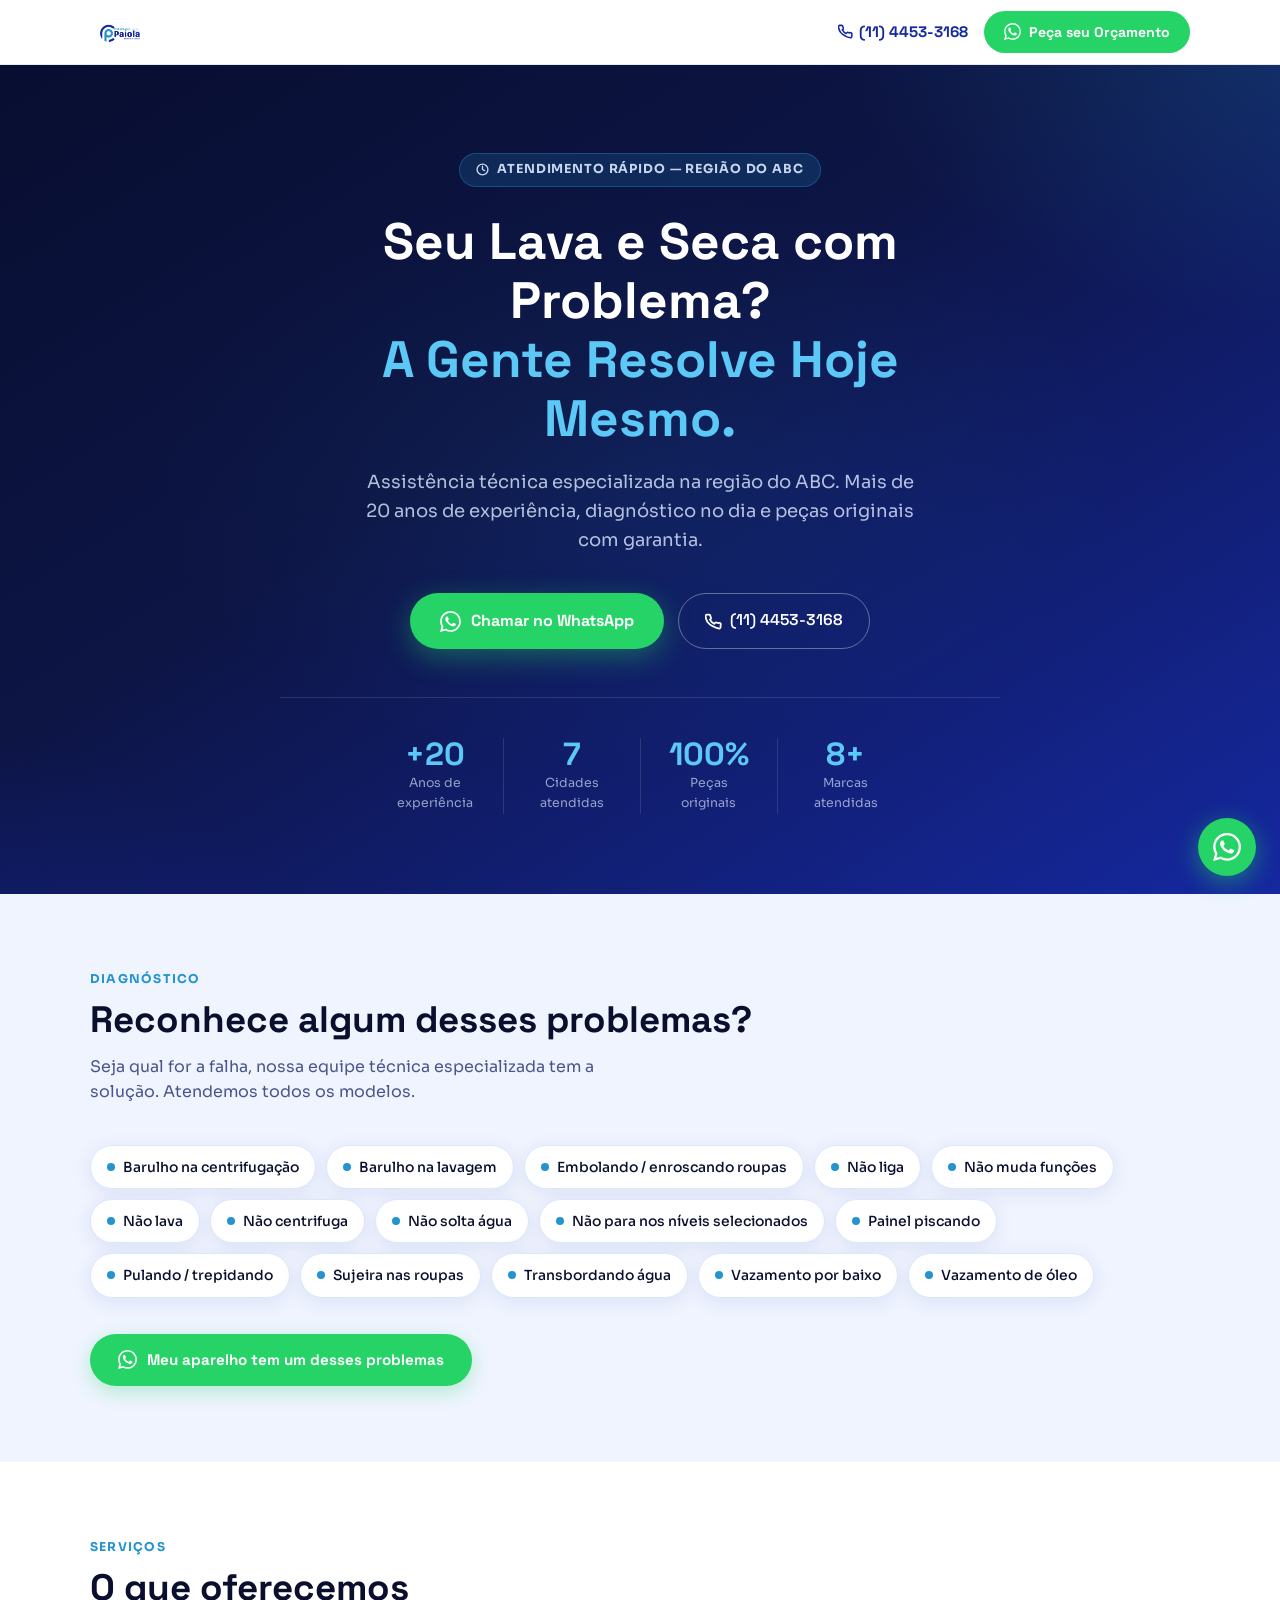
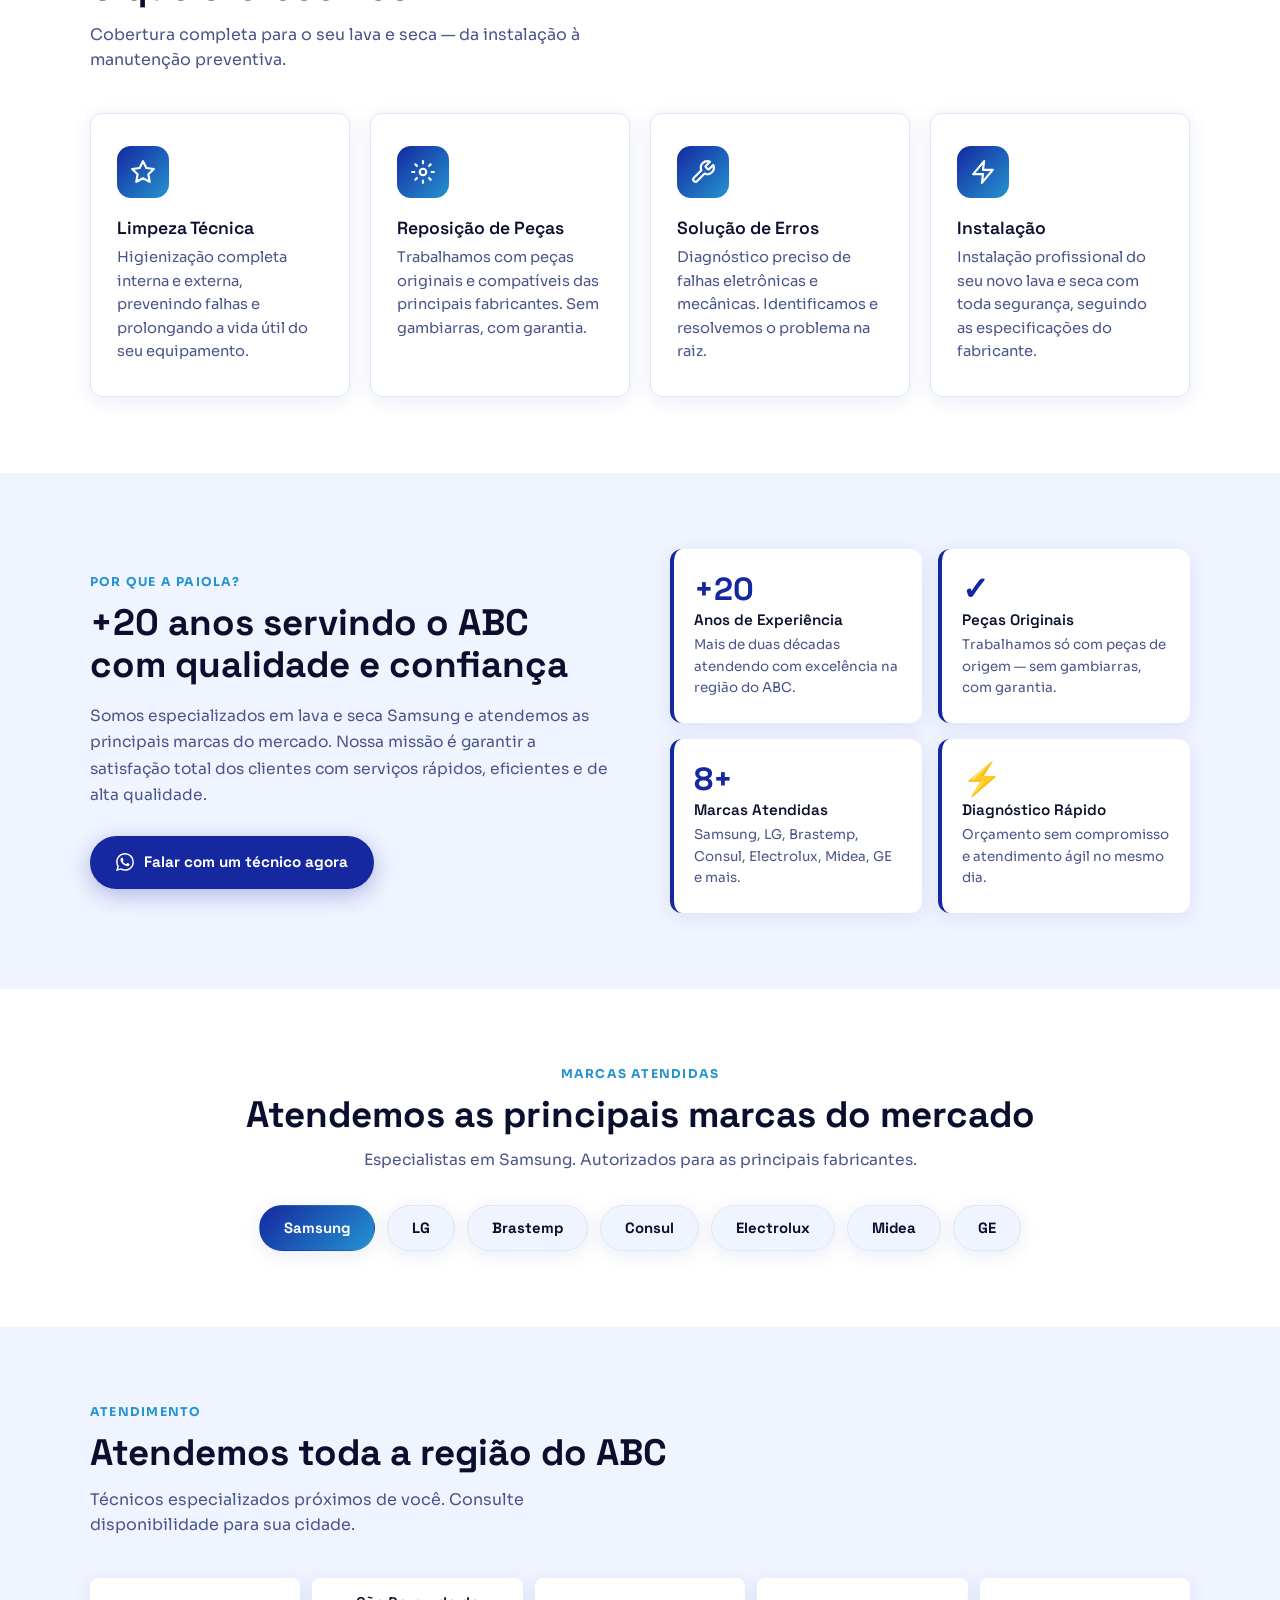
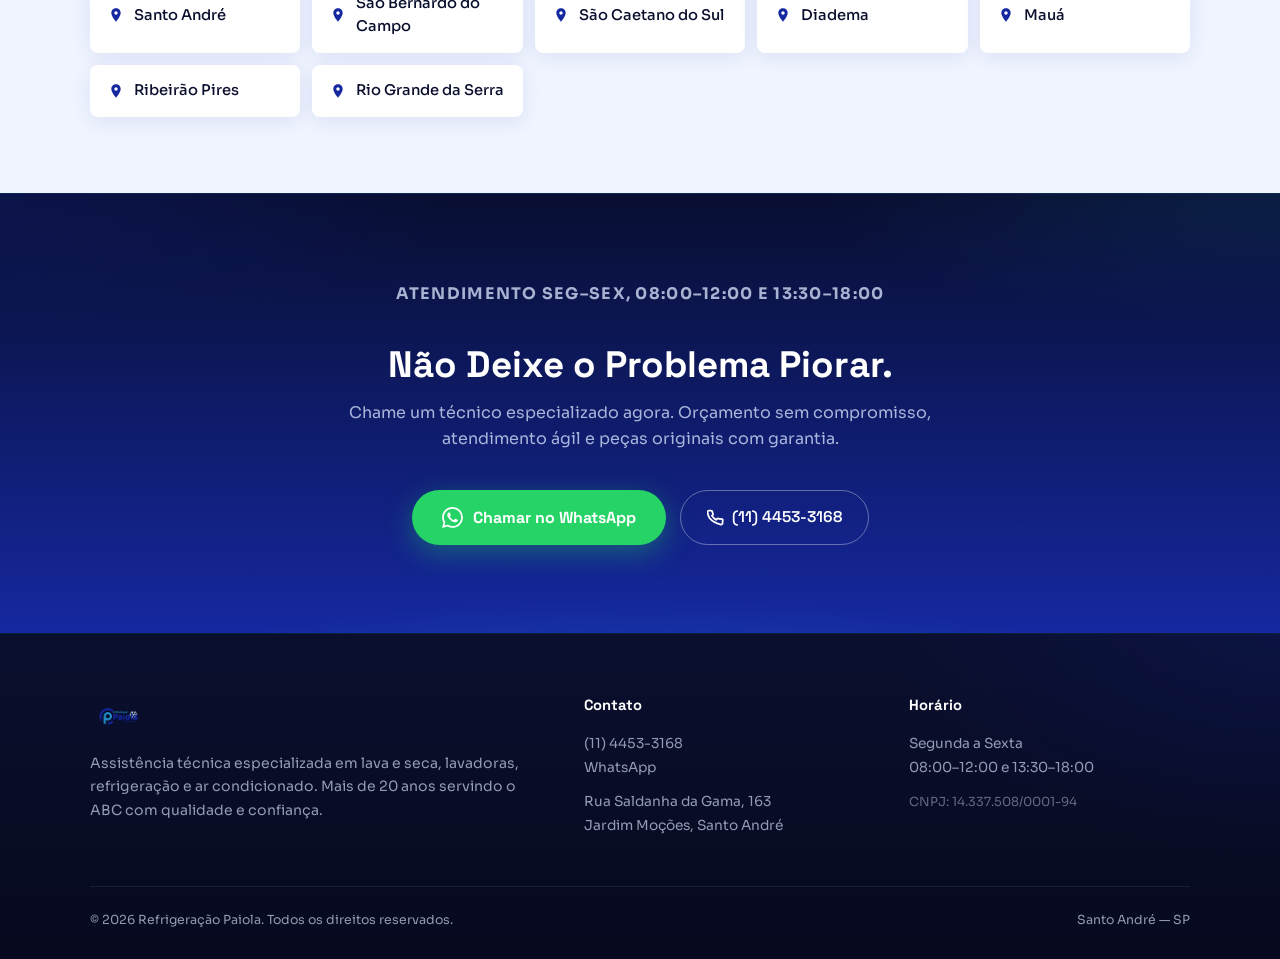
==== PáginaLava&Seca/index.html @ f5ed82a9 "feat: add LP Lava e Seca landing page Nova landing page de conversão para o serviço de lava e seca, " ====
<!DOCTYPE html>
<html lang="pt-BR">
<head>
  <meta charset="UTF-8" />
  <meta name="viewport" content="width=device-width, initial-scale=1.0" />
  <title>Conserto de Lava e Seca no ABC | Refrigeração Paiola | (11) 4453-3168</title>
  <meta name="description" content="Assistência técnica especializada em lava e seca em Santo André e região do ABC. Barulho, vazamento, não liga? Resolvemos hoje. +20 anos de experiência. Peças originais." />
  <link rel="icon" type="image/png" href="../screenshots/favicon2.png" />
  <link rel="preconnect" href="https://fonts.googleapis.com" />
  <link rel="preconnect" href="https://fonts.gstatic.com" crossorigin />
  <link href="https://fonts.googleapis.com/css2?family=Space+Grotesk:wght@400;500;600;700;800&family=Sora:wght@400;500;600&display=swap" rel="stylesheet" />

  <!-- Meta Pixel -->
  <script>
  !function(f,b,e,v,n,t,s){if(f.fbq)return;n=f.fbq=function(){n.callMethod?
  n.callMethod.apply(n,arguments):n.queue.push(arguments)};
  if(!f._fbq)f._fbq=n;n.push=n;n.loaded=!0;n.version='2.0';
  n.queue=[];t=b.createElement(e);t.async=!0;
  t.src=v;s=b.getElementsByTagName(e)[0];
  s.parentNode.insertBefore(t,s)}(window,document,'script',
  'https://connect.facebook.net/en_US/fbevents.js');
  fbq('init','1345987602618089');
  fbq('track','PageView');
  </script>

  <!-- Google Tag Manager -->
  <script>(function(w,d,s,l,i){w[l]=w[l]||[];w[l].push({'gtm.start':
  new Date().getTime(),event:'gtm.js'});var f=d.getElementsByTagName(s)[0],
  j=d.createElement(s),dl=l!='dataLayer'?'&l='+l:'';j.async=true;j.src=
  'https://www.googletagmanager.com/gtm.js?id='+i+dl;f.parentNode.insertBefore(j,f);
  })(window,document,'script','dataLayer','GTM-NXPMMRLK');</script>

  <!-- Google Ads -->
  <script async src="https://www.googletagmanager.com/gtag/js?id=AW-11385649539"></script>
  <script>
    window.dataLayer = window.dataLayer || [];
    function gtag(){dataLayer.push(arguments);}
    gtag('js', new Date());
    gtag('config', 'AW-11385649539');
  </script>

  <link rel="stylesheet" href="styles.css" />
</head>
<body>
  <!-- GTM noscript -->
  <noscript><iframe src="https://www.googletagmanager.com/ns.html?id=GTM-NXPMMRLK"
  height="0" width="0" style="display:none;visibility:hidden"></iframe></noscript>

  <!-- ══════════ HEADER ══════════ -->
  <header class="header">
    <div class="header-inner">
      <a href="#" aria-label="Refrigeração Paiola">
        <img class="brand-logo" src="../screenshots/logotipo fundo transparente PNG.png" alt="Refrigeração Paiola" />
      </a>
      <div class="header-contact">
        <a href="tel:551144533168" class="header-phone">
          <svg width="15" height="15" viewBox="0 0 24 24" fill="none" stroke="currentColor" stroke-width="2.5" stroke-linecap="round" stroke-linejoin="round"><path d="M22 16.92v3a2 2 0 01-2.18 2 19.79 19.79 0 01-8.63-3.07A19.5 19.5 0 013.79 13a19.79 19.79 0 01-3.07-8.67A2 2 0 012.7 2.18h3a2 2 0 012 1.72 12.84 12.84 0 00.7 2.81 2 2 0 01-.45 2.11L6.91 9.3a16 16 0 006 6l1.27-1.27a2 2 0 012.11-.45 12.84 12.84 0 002.81.7A2 2 0 0122 16.92z"/></svg>
          (11) 4453-3168
        </a>
        <a href="https://wa.me/551144533168?text=Ol%C3%A1!%20Preciso%20de%20assist%C3%AAncia%20t%C3%A9cnica%20para%20meu%20lava%20e%20seca." target="_blank" rel="noopener" class="btn-wa">
          <svg width="17" height="17" viewBox="0 0 24 24" fill="currentColor"><path d="M17.472 14.382c-.297-.149-1.758-.867-2.03-.967-.273-.099-.471-.148-.67.15-.197.297-.767.966-.94 1.164-.173.199-.347.223-.644.075-.297-.15-1.255-.463-2.39-1.475-.883-.788-1.48-1.761-1.653-2.059-.173-.297-.018-.458.13-.606.134-.133.298-.347.446-.52.149-.174.198-.298.298-.497.099-.198.05-.371-.025-.52-.075-.149-.669-1.612-.916-2.207-.242-.579-.487-.5-.669-.51-.173-.008-.371-.01-.57-.01-.198 0-.52.074-.792.372-.272.297-1.04 1.016-1.04 2.479 0 1.462 1.065 2.875 1.213 3.074.149.198 2.096 3.2 5.077 4.487.709.306 1.262.489 1.694.625.712.227 1.36.195 1.871.118.571-.085 1.758-.719 2.006-1.413.248-.694.248-1.289.173-1.413-.074-.124-.272-.198-.57-.347m-5.421 7.403h-.004a9.87 9.87 0 01-5.031-1.378l-.361-.214-3.741.982.998-3.648-.235-.374a9.86 9.86 0 01-1.51-5.26c.001-5.45 4.436-9.884 9.888-9.884 2.64 0 5.122 1.03 6.988 2.898a9.825 9.825 0 012.893 6.994c-.003 5.45-4.437 9.884-9.885 9.884m8.413-18.297A11.815 11.815 0 0012.05 0C5.495 0 .16 5.335.157 11.892c0 2.096.547 4.142 1.588 5.945L.057 24l6.305-1.654a11.882 11.882 0 005.683 1.448h.005c6.554 0 11.89-5.335 11.893-11.893a11.821 11.821 0 00-3.48-8.413z"/></svg>
          Peça seu Orçamento
        </a>
      </div>
    </div>
  </header>

  <!-- ══════════ HERO ══════════ -->
  <section class="hero">
    <div class="hero-inner">
      <div class="hero-badge">
        <svg width="13" height="13" viewBox="0 0 24 24" fill="none" stroke="currentColor" stroke-width="2.5" stroke-linecap="round" stroke-linejoin="round"><circle cx="12" cy="12" r="10"/><polyline points="12 6 12 12 16 14"/></svg>
        Atendimento Rápido — Região do ABC
      </div>

      <h1>Seu Lava e Seca com Problema?<br /><em>A Gente Resolve Hoje Mesmo.</em></h1>
      <p class="hero-sub">Assistência técnica especializada na região do ABC. Mais de 20 anos de experiência, diagnóstico no dia e peças originais com garantia.</p>

      <div class="hero-actions">
        <a href="https://wa.me/551144533168?text=Ol%C3%A1!%20Preciso%20de%20assist%C3%AAncia%20t%C3%A9cnica%20para%20meu%20lava%20e%20seca." target="_blank" rel="noopener" class="btn-hero-wa">
          <svg width="21" height="21" viewBox="0 0 24 24" fill="currentColor"><path d="M17.472 14.382c-.297-.149-1.758-.867-2.03-.967-.273-.099-.471-.148-.67.15-.197.297-.767.966-.94 1.164-.173.199-.347.223-.644.075-.297-.15-1.255-.463-2.39-1.475-.883-.788-1.48-1.761-1.653-2.059-.173-.297-.018-.458.13-.606.134-.133.298-.347.446-.52.149-.174.198-.298.298-.497.099-.198.05-.371-.025-.52-.075-.149-.669-1.612-.916-2.207-.242-.579-.487-.5-.669-.51-.173-.008-.371-.01-.57-.01-.198 0-.52.074-.792.372-.272.297-1.04 1.016-1.04 2.479 0 1.462 1.065 2.875 1.213 3.074.149.198 2.096 3.2 5.077 4.487.709.306 1.262.489 1.694.625.712.227 1.36.195 1.871.118.571-.085 1.758-.719 2.006-1.413.248-.694.248-1.289.173-1.413-.074-.124-.272-.198-.57-.347m-5.421 7.403h-.004a9.87 9.87 0 01-5.031-1.378l-.361-.214-3.741.982.998-3.648-.235-.374a9.86 9.86 0 01-1.51-5.26c.001-5.45 4.436-9.884 9.888-9.884 2.64 0 5.122 1.03 6.988 2.898a9.825 9.825 0 012.893 6.994c-.003 5.45-4.437 9.884-9.885 9.884m8.413-18.297A11.815 11.815 0 0012.05 0C5.495 0 .16 5.335.157 11.892c0 2.096.547 4.142 1.588 5.945L.057 24l6.305-1.654a11.882 11.882 0 005.683 1.448h.005c6.554 0 11.89-5.335 11.893-11.893a11.821 11.821 0 00-3.48-8.413z"/></svg>
          Chamar no WhatsApp
        </a>
        <a href="tel:551144533168" class="btn-hero-phone">
          <svg width="17" height="17" viewBox="0 0 24 24" fill="none" stroke="currentColor" stroke-width="2.5" stroke-linecap="round" stroke-linejoin="round"><path d="M22 16.92v3a2 2 0 01-2.18 2 19.79 19.79 0 01-8.63-3.07A19.5 19.5 0 013.79 13a19.79 19.79 0 01-3.07-8.67A2 2 0 012.7 2.18h3a2 2 0 012 1.72 12.84 12.84 0 00.7 2.81 2 2 0 01-.45 2.11L6.91 9.3a16 16 0 006 6l1.27-1.27a2 2 0 012.11-.45 12.84 12.84 0 002.81.7A2 2 0 0122 16.92z"/></svg>
          (11) 4453-3168
        </a>
      </div>

      <div class="hero-trust">
        <div class="trust-item">
          <span class="trust-number">+20</span>
          <span class="trust-label">Anos de experiência</span>
        </div>
        <div class="trust-item">
          <span class="trust-number">7</span>
          <span class="trust-label">Cidades atendidas</span>
        </div>
        <div class="trust-item">
          <span class="trust-number">100%</span>
          <span class="trust-label">Peças originais</span>
        </div>
        <div class="trust-item">
          <span class="trust-number">8+</span>
          <span class="trust-label">Marcas atendidas</span>
        </div>
      </div>
    </div>
  </section>

  <!-- ══════════ PROBLEMAS ══════════ -->
  <section class="section problems">
    <div class="section-inner">
      <p class="section-label">Diagnóstico</p>
      <h2 class="section-title">Reconhece algum desses problemas?</h2>
      <p class="section-sub">Seja qual for a falha, nossa equipe técnica especializada tem a solução. Atendemos todos os modelos.</p>
      <div class="problems-grid">
        <span class="problem-chip fade-in"><span class="problem-dot"></span>Barulho na centrifugação</span>
        <span class="problem-chip fade-in"><span class="problem-dot"></span>Barulho na lavagem</span>
        <span class="problem-chip fade-in"><span class="problem-dot"></span>Embolando / enroscando roupas</span>
        <span class="problem-chip fade-in"><span class="problem-dot"></span>Não liga</span>
        <span class="problem-chip fade-in"><span class="problem-dot"></span>Não muda funções</span>
        <span class="problem-chip fade-in"><span class="problem-dot"></span>Não lava</span>
        <span class="problem-chip fade-in"><span class="problem-dot"></span>Não centrifuga</span>
        <span class="problem-chip fade-in"><span class="problem-dot"></span>Não solta água</span>
        <span class="problem-chip fade-in"><span class="problem-dot"></span>Não para nos níveis selecionados</span>
        <span class="problem-chip fade-in"><span class="problem-dot"></span>Painel piscando</span>
        <span class="problem-chip fade-in"><span class="problem-dot"></span>Pulando / trepidando</span>
        <span class="problem-chip fade-in"><span class="problem-dot"></span>Sujeira nas roupas</span>
        <span class="problem-chip fade-in"><span class="problem-dot"></span>Transbordando água</span>
        <span class="problem-chip fade-in"><span class="problem-dot"></span>Vazamento por baixo</span>
        <span class="problem-chip fade-in"><span class="problem-dot"></span>Vazamento de óleo</span>
      </div>
      <div class="problems-cta">
        <a href="https://wa.me/551144533168?text=Ol%C3%A1!%20Preciso%20de%20assist%C3%AAncia%20t%C3%A9cnica%20para%20meu%20lava%20e%20seca." target="_blank" rel="noopener" class="btn-problems-wa">
          <svg width="19" height="19" viewBox="0 0 24 24" fill="currentColor"><path d="M17.472 14.382c-.297-.149-1.758-.867-2.03-.967-.273-.099-.471-.148-.67.15-.197.297-.767.966-.94 1.164-.173.199-.347.223-.644.075-.297-.15-1.255-.463-2.39-1.475-.883-.788-1.48-1.761-1.653-2.059-.173-.297-.018-.458.13-.606.134-.133.298-.347.446-.52.149-.174.198-.298.298-.497.099-.198.05-.371-.025-.52-.075-.149-.669-1.612-.916-2.207-.242-.579-.487-.5-.669-.51-.173-.008-.371-.01-.57-.01-.198 0-.52.074-.792.372-.272.297-1.04 1.016-1.04 2.479 0 1.462 1.065 2.875 1.213 3.074.149.198 2.096 3.2 5.077 4.487.709.306 1.262.489 1.694.625.712.227 1.36.195 1.871.118.571-.085 1.758-.719 2.006-1.413.248-.694.248-1.289.173-1.413-.074-.124-.272-.198-.57-.347m-5.421 7.403h-.004a9.87 9.87 0 01-5.031-1.378l-.361-.214-3.741.982.998-3.648-.235-.374a9.86 9.86 0 01-1.51-5.26c.001-5.45 4.436-9.884 9.888-9.884 2.64 0 5.122 1.03 6.988 2.898a9.825 9.825 0 012.893 6.994c-.003 5.45-4.437 9.884-9.885 9.884m8.413-18.297A11.815 11.815 0 0012.05 0C5.495 0 .16 5.335.157 11.892c0 2.096.547 4.142 1.588 5.945L.057 24l6.305-1.654a11.882 11.882 0 005.683 1.448h.005c6.554 0 11.89-5.335 11.893-11.893a11.821 11.821 0 00-3.48-8.413z"/></svg>
          Meu aparelho tem um desses problemas
        </a>
      </div>
    </div>
  </section>

  <!-- ══════════ SERVIÇOS ══════════ -->
  <section class="section services">
    <div class="section-inner">
      <p class="section-label">Serviços</p>
      <h2 class="section-title">O que oferecemos</h2>
      <p class="section-sub">Cobertura completa para o seu lava e seca — da instalação à manutenção preventiva.</p>
      <div class="services-grid">
        <div class="service-card fade-in">
          <div class="service-icon">
            <svg width="26" height="26" viewBox="0 0 24 24" fill="none" stroke="white" stroke-width="2" stroke-linecap="round" stroke-linejoin="round"><polygon points="12 2 15.09 8.26 22 9.27 17 14.14 18.18 21.02 12 17.77 5.82 21.02 7 14.14 2 9.27 8.91 8.26 12 2"/></svg>
          </div>
          <h3>Limpeza Técnica</h3>
          <p>Higienização completa interna e externa, prevenindo falhas e prolongando a vida útil do seu equipamento.</p>
        </div>
        <div class="service-card fade-in">
          <div class="service-icon">
            <svg width="26" height="26" viewBox="0 0 24 24" fill="none" stroke="white" stroke-width="2" stroke-linecap="round" stroke-linejoin="round"><circle cx="12" cy="12" r="3"/><path d="M19.07 4.93l-1.41 1.41M4.93 19.07l1.41-1.41M19.07 19.07l-1.41-1.41M4.93 4.93l1.41 1.41"/><line x1="12" y1="2" x2="12" y2="4"/><line x1="12" y1="20" x2="12" y2="22"/><line x1="2" y1="12" x2="4" y2="12"/><line x1="20" y1="12" x2="22" y2="12"/></svg>
          </div>
          <h3>Reposição de Peças</h3>
          <p>Trabalhamos com peças originais e compatíveis das principais fabricantes. Sem gambiarras, com garantia.</p>
        </div>
        <div class="service-card fade-in">
          <div class="service-icon">
            <svg width="26" height="26" viewBox="0 0 24 24" fill="none" stroke="white" stroke-width="2" stroke-linecap="round" stroke-linejoin="round"><path d="M14.7 6.3a1 1 0 000 1.4l1.6 1.6a1 1 0 001.4 0l3.77-3.77a6 6 0 01-7.94 7.94l-6.91 6.91a2.12 2.12 0 01-3-3l6.91-6.91a6 6 0 017.94-7.94l-3.76 3.76z"/></svg>
          </div>
          <h3>Solução de Erros</h3>
          <p>Diagnóstico preciso de falhas eletrônicas e mecânicas. Identificamos e resolvemos o problema na raiz.</p>
        </div>
        <div class="service-card fade-in">
          <div class="service-icon">
            <svg width="26" height="26" viewBox="0 0 24 24" fill="none" stroke="white" stroke-width="2" stroke-linecap="round" stroke-linejoin="round"><polygon points="13 2 3 14 12 14 11 22 21 10 12 10 13 2"/></svg>
          </div>
          <h3>Instalação</h3>
          <p>Instalação profissional do seu novo lava e seca com toda segurança, seguindo as especificações do fabricante.</p>
        </div>
      </div>
    </div>
  </section>

  <!-- ══════════ POR QUE A PAIOLA ══════════ -->
  <section class="section why-us">
    <div class="section-inner why-us-inner">
      <div class="why-us-text">
        <p class="section-label">Por que a Paiola?</p>
        <h2 class="section-title">+20 anos servindo o ABC com qualidade e confiança</h2>
        <p class="why-us-desc">Somos especializados em lava e seca Samsung e atendemos as principais marcas do mercado. Nossa missão é garantir a satisfação total dos clientes com serviços rápidos, eficientes e de alta qualidade.</p>
        <a href="https://wa.me/551144533168?text=Ol%C3%A1!%20Preciso%20de%20assist%C3%AAncia%20t%C3%A9cnica%20para%20meu%20lava%20e%20seca." target="_blank" rel="noopener" class="btn-why-wa">
          <svg width="18" height="18" viewBox="0 0 24 24" fill="currentColor"><path d="M17.472 14.382c-.297-.149-1.758-.867-2.03-.967-.273-.099-.471-.148-.67.15-.197.297-.767.966-.94 1.164-.173.199-.347.223-.644.075-.297-.15-1.255-.463-2.39-1.475-.883-.788-1.48-1.761-1.653-2.059-.173-.297-.018-.458.13-.606.134-.133.298-.347.446-.52.149-.174.198-.298.298-.497.099-.198.05-.371-.025-.52-.075-.149-.669-1.612-.916-2.207-.242-.579-.487-.5-.669-.51-.173-.008-.371-.01-.57-.01-.198 0-.52.074-.792.372-.272.297-1.04 1.016-1.04 2.479 0 1.462 1.065 2.875 1.213 3.074.149.198 2.096 3.2 5.077 4.487.709.306 1.262.489 1.694.625.712.227 1.36.195 1.871.118.571-.085 1.758-.719 2.006-1.413.248-.694.248-1.289.173-1.413-.074-.124-.272-.198-.57-.347m-5.421 7.403h-.004a9.87 9.87 0 01-5.031-1.378l-.361-.214-3.741.982.998-3.648-.235-.374a9.86 9.86 0 01-1.51-5.26c.001-5.45 4.436-9.884 9.888-9.884 2.64 0 5.122 1.03 6.988 2.898a9.825 9.825 0 012.893 6.994c-.003 5.45-4.437 9.884-9.885 9.884m8.413-18.297A11.815 11.815 0 0012.05 0C5.495 0 .16 5.335.157 11.892c0 2.096.547 4.142 1.588 5.945L.057 24l6.305-1.654a11.882 11.882 0 005.683 1.448h.005c6.554 0 11.89-5.335 11.893-11.893a11.821 11.821 0 00-3.48-8.413z"/></svg>
          Falar com um técnico agora
        </a>
      </div>
      <div class="pillars-grid">
        <div class="pillar fade-in">
          <div class="pillar-num">+20</div>
          <h3>Anos de Experiência</h3>
          <p>Mais de duas décadas atendendo com excelência na região do ABC.</p>
        </div>
        <div class="pillar fade-in">
          <div class="pillar-num">✓</div>
          <h3>Peças Originais</h3>
          <p>Trabalhamos só com peças de origem — sem gambiarras, com garantia.</p>
        </div>
        <div class="pillar fade-in">
          <div class="pillar-num">8+</div>
          <h3>Marcas Atendidas</h3>
          <p>Samsung, LG, Brastemp, Consul, Electrolux, Midea, GE e mais.</p>
        </div>
        <div class="pillar fade-in">
          <div class="pillar-num">⚡</div>
          <h3>Diagnóstico Rápido</h3>
          <p>Orçamento sem compromisso e atendimento ágil no mesmo dia.</p>
        </div>
      </div>
    </div>
  </section>

  <!-- ══════════ MARCAS ══════════ -->
  <section class="section brands">
    <div class="section-inner">
      <p class="section-label">Marcas Atendidas</p>
      <h2 class="section-title">Atendemos as principais marcas do mercado</h2>
      <p class="brands-subtitle">Especialistas em Samsung. Autorizados para as principais fabricantes.</p>
      <div class="brands-list">
        <span class="brand-pill highlight fade-in">Samsung</span>
        <span class="brand-pill fade-in">LG</span>
        <span class="brand-pill fade-in">Brastemp</span>
        <span class="brand-pill fade-in">Consul</span>
        <span class="brand-pill fade-in">Electrolux</span>
        <span class="brand-pill fade-in">Midea</span>
        <span class="brand-pill fade-in">GE</span>
      </div>
    </div>
  </section>

  <!-- ══════════ COBERTURA ══════════ -->
  <section class="section coverage">
    <div class="section-inner">
      <p class="section-label">Atendimento</p>
      <h2 class="section-title">Atendemos toda a região do ABC</h2>
      <p class="section-sub">Técnicos especializados próximos de você. Consulte disponibilidade para sua cidade.</p>
      <div class="cities-grid">
        <div class="city-item fade-in">
          <svg class="city-pin" width="16" height="16" viewBox="0 0 24 24" fill="currentColor"><path d="M12 2C8.13 2 5 5.13 5 9c0 5.25 7 13 7 13s7-7.75 7-13c0-3.87-3.13-7-7-7zm0 9.5c-1.38 0-2.5-1.12-2.5-2.5s1.12-2.5 2.5-2.5 2.5 1.12 2.5 2.5-1.12 2.5-2.5 2.5z"/></svg>
          Santo André
        </div>
        <div class="city-item fade-in">
          <svg class="city-pin" width="16" height="16" viewBox="0 0 24 24" fill="currentColor"><path d="M12 2C8.13 2 5 5.13 5 9c0 5.25 7 13 7 13s7-7.75 7-13c0-3.87-3.13-7-7-7zm0 9.5c-1.38 0-2.5-1.12-2.5-2.5s1.12-2.5 2.5-2.5 2.5 1.12 2.5 2.5-1.12 2.5-2.5 2.5z"/></svg>
          São Bernardo do Campo
        </div>
        <div class="city-item fade-in">
          <svg class="city-pin" width="16" height="16" viewBox="0 0 24 24" fill="currentColor"><path d="M12 2C8.13 2 5 5.13 5 9c0 5.25 7 13 7 13s7-7.75 7-13c0-3.87-3.13-7-7-7zm0 9.5c-1.38 0-2.5-1.12-2.5-2.5s1.12-2.5 2.5-2.5 2.5 1.12 2.5 2.5-1.12 2.5-2.5 2.5z"/></svg>
          São Caetano do Sul
        </div>
        <div class="city-item fade-in">
          <svg class="city-pin" width="16" height="16" viewBox="0 0 24 24" fill="currentColor"><path d="M12 2C8.13 2 5 5.13 5 9c0 5.25 7 13 7 13s7-7.75 7-13c0-3.87-3.13-7-7-7zm0 9.5c-1.38 0-2.5-1.12-2.5-2.5s1.12-2.5 2.5-2.5 2.5 1.12 2.5 2.5-1.12 2.5-2.5 2.5z"/></svg>
          Diadema
        </div>
        <div class="city-item fade-in">
          <svg class="city-pin" width="16" height="16" viewBox="0 0 24 24" fill="currentColor"><path d="M12 2C8.13 2 5 5.13 5 9c0 5.25 7 13 7 13s7-7.75 7-13c0-3.87-3.13-7-7-7zm0 9.5c-1.38 0-2.5-1.12-2.5-2.5s1.12-2.5 2.5-2.5 2.5 1.12 2.5 2.5-1.12 2.5-2.5 2.5z"/></svg>
          Mauá
        </div>
        <div class="city-item fade-in">
          <svg class="city-pin" width="16" height="16" viewBox="0 0 24 24" fill="currentColor"><path d="M12 2C8.13 2 5 5.13 5 9c0 5.25 7 13 7 13s7-7.75 7-13c0-3.87-3.13-7-7-7zm0 9.5c-1.38 0-2.5-1.12-2.5-2.5s1.12-2.5 2.5-2.5 2.5 1.12 2.5 2.5-1.12 2.5-2.5 2.5z"/></svg>
          Ribeirão Pires
        </div>
        <div class="city-item fade-in">
          <svg class="city-pin" width="16" height="16" viewBox="0 0 24 24" fill="currentColor"><path d="M12 2C8.13 2 5 5.13 5 9c0 5.25 7 13 7 13s7-7.75 7-13c0-3.87-3.13-7-7-7zm0 9.5c-1.38 0-2.5-1.12-2.5-2.5s1.12-2.5 2.5-2.5 2.5 1.12 2.5 2.5-1.12 2.5-2.5 2.5z"/></svg>
          Rio Grande da Serra
        </div>
      </div>
    </div>
  </section>

  <!-- ══════════ CTA FINAL ══════════ -->
  <section class="cta-final">
    <div class="cta-inner">
      <p class="cta-badge">Atendimento Seg–Sex, 08:00–12:00 e 13:30–18:00</p>
      <h2>Não Deixe o Problema Piorar.</h2>
      <p>Chame um técnico especializado agora. Orçamento sem compromisso, atendimento ágil e peças originais com garantia.</p>
      <div class="cta-actions">
        <a href="https://wa.me/551144533168?text=Ol%C3%A1!%20Preciso%20de%20assist%C3%AAncia%20t%C3%A9cnica%20para%20meu%20lava%20e%20seca." target="_blank" rel="noopener" class="btn-cta-wa">
          <svg width="21" height="21" viewBox="0 0 24 24" fill="currentColor"><path d="M17.472 14.382c-.297-.149-1.758-.867-2.03-.967-.273-.099-.471-.148-.67.15-.197.297-.767.966-.94 1.164-.173.199-.347.223-.644.075-.297-.15-1.255-.463-2.39-1.475-.883-.788-1.48-1.761-1.653-2.059-.173-.297-.018-.458.13-.606.134-.133.298-.347.446-.52.149-.174.198-.298.298-.497.099-.198.05-.371-.025-.52-.075-.149-.669-1.612-.916-2.207-.242-.579-.487-.5-.669-.51-.173-.008-.371-.01-.57-.01-.198 0-.52.074-.792.372-.272.297-1.04 1.016-1.04 2.479 0 1.462 1.065 2.875 1.213 3.074.149.198 2.096 3.2 5.077 4.487.709.306 1.262.489 1.694.625.712.227 1.36.195 1.871.118.571-.085 1.758-.719 2.006-1.413.248-.694.248-1.289.173-1.413-.074-.124-.272-.198-.57-.347m-5.421 7.403h-.004a9.87 9.87 0 01-5.031-1.378l-.361-.214-3.741.982.998-3.648-.235-.374a9.86 9.86 0 01-1.51-5.26c.001-5.45 4.436-9.884 9.888-9.884 2.64 0 5.122 1.03 6.988 2.898a9.825 9.825 0 012.893 6.994c-.003 5.45-4.437 9.884-9.885 9.884m8.413-18.297A11.815 11.815 0 0012.05 0C5.495 0 .16 5.335.157 11.892c0 2.096.547 4.142 1.588 5.945L.057 24l6.305-1.654a11.882 11.882 0 005.683 1.448h.005c6.554 0 11.89-5.335 11.893-11.893a11.821 11.821 0 00-3.48-8.413z"/></svg>
          Chamar no WhatsApp
        </a>
        <a href="tel:551144533168" class="btn-cta-phone">
          <svg width="17" height="17" viewBox="0 0 24 24" fill="none" stroke="currentColor" stroke-width="2.5" stroke-linecap="round" stroke-linejoin="round"><path d="M22 16.92v3a2 2 0 01-2.18 2 19.79 19.79 0 01-8.63-3.07A19.5 19.5 0 013.79 13a19.79 19.79 0 01-3.07-8.67A2 2 0 012.7 2.18h3a2 2 0 012 1.72 12.84 12.84 0 00.7 2.81 2 2 0 01-.45 2.11L6.91 9.3a16 16 0 006 6l1.27-1.27a2 2 0 012.11-.45 12.84 12.84 0 002.81.7A2 2 0 0122 16.92z"/></svg>
          (11) 4453-3168
        </a>
      </div>
    </div>
  </section>

  <!-- ══════════ FOOTER ══════════ -->
  <footer class="footer">
    <div class="footer-inner">
      <div class="footer-grid">
        <div class="footer-brand">
          <img class="brand-logo" src="../screenshots/logotipo fundo transparente PNG.png" alt="Refrigeração Paiola" />
          <p>Assistência técnica especializada em lava e seca, lavadoras, refrigeração e ar condicionado. Mais de 20 anos servindo o ABC com qualidade e confiança.</p>
        </div>
        <div class="footer-col">
          <h4>Contato</h4>
          <address>
            <p><a href="tel:551144533168">(11) 4453-3168</a></p>
            <p><a href="https://wa.me/551144533168?text=Ol%C3%A1!%20Preciso%20de%20assist%C3%AAncia%20t%C3%A9cnica%20para%20meu%20lava%20e%20seca." target="_blank" rel="noopener">WhatsApp</a></p>
            <p style="margin-top:10px">Rua Saldanha da Gama, 163<br />Jardim Moções, Santo André</p>
          </address>
        </div>
        <div class="footer-col">
          <h4>Horário</h4>
          <p>Segunda a Sexta<br />08:00–12:00 e 13:30–18:00</p>
          <p style="margin-top:12px;font-size:.78rem;opacity:.65">CNPJ: 14.337.508/0001-94</p>
        </div>
      </div>
      <div class="footer-bottom">
        <p>© 2026 Refrigeração Paiola. Todos os direitos reservados.</p>
        <p>Santo André — SP</p>
      </div>
    </div>
  </footer>

  <!-- ══════════ FLOATING WA ══════════ -->
  <a href="https://wa.me/551144533168?text=Ol%C3%A1!%20Preciso%20de%20assist%C3%AAncia%20t%C3%A9cnica%20para%20meu%20lava%20e%20seca." target="_blank" rel="noopener" class="floating-wa" aria-label="Chamar no WhatsApp">
    <svg width="28" height="28" viewBox="0 0 24 24" fill="white"><path d="M17.472 14.382c-.297-.149-1.758-.867-2.03-.967-.273-.099-.471-.148-.67.15-.197.297-.767.966-.94 1.164-.173.199-.347.223-.644.075-.297-.15-1.255-.463-2.39-1.475-.883-.788-1.48-1.761-1.653-2.059-.173-.297-.018-.458.13-.606.134-.133.298-.347.446-.52.149-.174.198-.298.298-.497.099-.198.05-.371-.025-.52-.075-.149-.669-1.612-.916-2.207-.242-.579-.487-.5-.669-.51-.173-.008-.371-.01-.57-.01-.198 0-.52.074-.792.372-.272.297-1.04 1.016-1.04 2.479 0 1.462 1.065 2.875 1.213 3.074.149.198 2.096 3.2 5.077 4.487.709.306 1.262.489 1.694.625.712.227 1.36.195 1.871.118.571-.085 1.758-.719 2.006-1.413.248-.694.248-1.289.173-1.413-.074-.124-.272-.198-.57-.347m-5.421 7.403h-.004a9.87 9.87 0 01-5.031-1.378l-.361-.214-3.741.982.998-3.648-.235-.374a9.86 9.86 0 01-1.51-5.26c.001-5.45 4.436-9.884 9.888-9.884 2.64 0 5.122 1.03 6.988 2.898a9.825 9.825 0 012.893 6.994c-.003 5.45-4.437 9.884-9.885 9.884m8.413-18.297A11.815 11.815 0 0012.05 0C5.495 0 .16 5.335.157 11.892c0 2.096.547 4.142 1.588 5.945L.057 24l6.305-1.654a11.882 11.882 0 005.683 1.448h.005c6.554 0 11.89-5.335 11.893-11.893a11.821 11.821 0 00-3.48-8.413z"/></svg>
  </a>

  <script>
    const observer = new IntersectionObserver((entries) => {
      entries.forEach(e => {
        if (e.isIntersecting) { e.target.classList.add('visible'); observer.unobserve(e.target); }
      });
    }, { threshold: 0.07 });
    document.querySelectorAll('.fade-in').forEach(el => observer.observe(el));
  </script>
</body>
</html>
---- PáginaLava&Seca/styles.css ----
/* ============================================================
   LP Lava e Seca — Refrigeração Paiola
   ============================================================ */

:root {
  --c-ink:     #080e30;
  --c-deep:    #0d1545;
  --c-blue:    #1528A0;
  --c-accent:  #2494D0;
  --c-wa:      #25d366;
  --c-frost:   #f0f4ff;
  --c-frost-2: #dce8f8;
  --c-white:   #ffffff;
  --c-text:    #0a0f2e;
  --c-muted:   #4a558a;
  --radius:    12px;
  --radius-sm: 8px;
  --shadow:    0 4px 20px rgba(21,40,160,.09);
  --shadow-lg: 0 12px 40px rgba(21,40,160,.17);
}

*, *::before, *::after { box-sizing: border-box; margin: 0; padding: 0; }
html { scroll-behavior: smooth; }
body {
  font-family: 'Sora', system-ui, sans-serif;
  background: var(--c-white);
  color: var(--c-text);
  line-height: 1.6;
  -webkit-font-smoothing: antialiased;
}
img { max-width: 100%; display: block; }
a { color: inherit; text-decoration: none; }
h1, h2, h3 { font-family: 'Space Grotesk', sans-serif; line-height: 1.15; }
h1 { font-size: clamp(2rem, 5vw, 3.2rem); font-weight: 800; }
h2 { font-size: clamp(1.6rem, 3.5vw, 2.3rem); font-weight: 700; }
h3 { font-size: 1.1rem; font-weight: 600; }

/* ── FADE-IN ── */
.fade-in { opacity: 0; transform: translateY(18px); transition: opacity .5s ease, transform .5s ease; }
.fade-in.visible { opacity: 1; transform: none; }

/* ── HEADER ── */
.header {
  position: sticky; top: 0; z-index: 100;
  background: rgba(255,255,255,.92);
  backdrop-filter: blur(14px);
  -webkit-backdrop-filter: blur(14px);
  border-bottom: 1px solid rgba(21,40,160,.10);
  padding: 0 24px;
}
.header-inner {
  max-width: 1100px; margin: 0 auto;
  display: flex; align-items: center; justify-content: space-between;
  height: 64px;
}
.brand-logo { height: 44px; width: auto; object-fit: contain; }
.header-contact { display: flex; align-items: center; gap: 16px; }
.header-phone {
  font-family: 'Space Grotesk', sans-serif; font-weight: 700; font-size: .95rem;
  color: var(--c-blue); display: flex; align-items: center; gap: 6px;
}
.btn-wa {
  display: inline-flex; align-items: center; gap: 8px;
  background: var(--c-wa); color: #fff;
  font-family: 'Space Grotesk', sans-serif; font-weight: 700; font-size: .88rem;
  padding: 10px 20px; border-radius: 100px;
  transition: transform .2s, box-shadow .2s;
  white-space: nowrap;
}
.btn-wa:hover { transform: translateY(-1px); box-shadow: 0 6px 20px rgba(37,211,102,.38); }

/* ── HERO ── */
.hero {
  background:
    radial-gradient(ellipse 900px 600px at 105% -10%, rgba(36,148,208,.25) 0%, transparent 58%),
    radial-gradient(ellipse 600px 400px at -5% 110%, rgba(21,40,160,.32) 0%, transparent 60%),
    linear-gradient(148deg, #080e30 0%, #0d1545 42%, #1528A0 100%);
  color: var(--c-white);
  padding: 88px 24px 80px;
  position: relative; overflow: hidden;
}
.hero::before {
  content: ''; position: absolute; inset: 0; pointer-events: none;
  background: radial-gradient(700px 420px at 50% 50%, rgba(36,148,208,.08) 0%, transparent 70%);
}
.hero-inner {
  max-width: 720px; margin: 0 auto;
  text-align: center; position: relative;
}
.hero-badge {
  display: inline-flex; align-items: center; gap: 8px;
  background: rgba(36,148,208,.18); border: 1px solid rgba(36,148,208,.35);
  color: rgba(220,232,255,.90); font-size: .78rem; font-weight: 700;
  letter-spacing: .07em; text-transform: uppercase;
  padding: 6px 16px; border-radius: 100px; margin-bottom: 26px;
}
.hero h1 { color: var(--c-white); margin-bottom: 20px; }
.hero h1 em { font-style: normal; color: #5bc8f5; }
.hero-sub {
  font-size: clamp(.98rem, 2.2vw, 1.13rem);
  color: rgba(220,232,255,.80);
  max-width: 560px; margin: 0 auto 38px;
}
.hero-actions {
  display: flex; gap: 14px; justify-content: center; flex-wrap: wrap;
}
.btn-hero-wa {
  display: inline-flex; align-items: center; gap: 10px;
  background: var(--c-wa); color: #fff;
  font-family: 'Space Grotesk', sans-serif; font-weight: 700; font-size: 1rem;
  padding: 15px 30px; border-radius: 100px;
  box-shadow: 0 8px 28px rgba(37,211,102,.38);
  transition: transform .2s, box-shadow .2s;
}
.btn-hero-wa:hover { transform: translateY(-2px); box-shadow: 0 12px 36px rgba(37,211,102,.55); }
.btn-hero-phone {
  display: inline-flex; align-items: center; gap: 8px;
  background: transparent; color: var(--c-white);
  font-family: 'Space Grotesk', sans-serif; font-weight: 600; font-size: .98rem;
  padding: 14px 26px; border: 1.5px solid rgba(255,255,255,.35); border-radius: 100px;
  transition: background .2s, border-color .2s;
}
.btn-hero-phone:hover { background: rgba(255,255,255,.10); border-color: rgba(255,255,255,.65); }
.hero-trust {
  display: flex; gap: 0; justify-content: center; flex-wrap: wrap;
  margin-top: 48px; padding-top: 40px;
  border-top: 1px solid rgba(255,255,255,.12);
}
.trust-item {
  display: flex; flex-direction: column; align-items: center; gap: 4px;
  padding: 0 28px;
}
.trust-item + .trust-item { border-left: 1px solid rgba(255,255,255,.12); }
.trust-number {
  font-family: 'Space Grotesk', sans-serif;
  font-size: 2rem; font-weight: 800;
  color: #5bc8f5; line-height: 1;
}
.trust-label {
  font-size: .78rem; color: rgba(220,232,255,.65);
  text-align: center; max-width: 80px;
}

/* ── SECTIONS ── */
.section { padding: 76px 24px; }
.section-inner { max-width: 1100px; margin: 0 auto; }
.section-label {
  font-size: .76rem; font-weight: 700;
  letter-spacing: .1em; text-transform: uppercase;
  color: var(--c-accent); margin-bottom: 10px;
}
.section-title { margin-bottom: 12px; color: var(--c-text); }
.section-sub { font-size: 1rem; color: var(--c-muted); max-width: 520px; margin-bottom: 40px; }

/* ── PROBLEMS ── */
.problems { background: var(--c-frost); }
.problems-grid { display: flex; flex-wrap: wrap; gap: 10px; }
.problem-chip {
  display: inline-flex; align-items: center; gap: 8px;
  background: var(--c-white); border: 1.5px solid var(--c-frost-2);
  color: var(--c-text); font-size: .87rem; font-weight: 500;
  padding: 10px 16px; border-radius: 100px;
  box-shadow: var(--shadow);
  transition: border-color .2s, box-shadow .2s, transform .18s;
}
.problem-chip:hover {
  border-color: var(--c-accent);
  box-shadow: 0 4px 16px rgba(36,148,208,.20);
  transform: translateY(-1px);
}
.problem-dot {
  width: 8px; height: 8px; border-radius: 50%;
  background: var(--c-accent); flex-shrink: 0;
}
.problems-cta { margin-top: 36px; }
.btn-problems-wa {
  display: inline-flex; align-items: center; gap: 10px;
  background: var(--c-wa); color: #fff;
  font-family: 'Space Grotesk', sans-serif; font-weight: 700; font-size: .95rem;
  padding: 14px 28px; border-radius: 100px;
  box-shadow: 0 6px 20px rgba(37,211,102,.30);
  transition: transform .2s, box-shadow .2s;
}
.btn-problems-wa:hover { transform: translateY(-1px); box-shadow: 0 10px 28px rgba(37,211,102,.45); }

/* ── SERVICES ── */
.services { background: var(--c-white); }
.services-grid {
  display: grid;
  grid-template-columns: repeat(auto-fit, minmax(230px, 1fr));
  gap: 20px; margin-top: 40px;
}
.service-card {
  background: var(--c-white); border: 1.5px solid var(--c-frost-2);
  border-radius: var(--radius); padding: 32px 26px;
  box-shadow: var(--shadow);
  transition: box-shadow .22s, transform .22s, border-color .22s;
}
.service-card:hover {
  box-shadow: var(--shadow-lg); transform: translateY(-3px);
  border-color: rgba(21,40,160,.20);
}
.service-icon {
  width: 52px; height: 52px;
  background: linear-gradient(135deg, var(--c-blue), var(--c-accent));
  border-radius: 14px;
  display: flex; align-items: center; justify-content: center;
  margin-bottom: 20px;
}
.service-card h3 { margin-bottom: 8px; }
.service-card p { font-size: .92rem; color: var(--c-muted); line-height: 1.6; }

/* ── WHY US ── */
.why-us { background: var(--c-frost); }
.why-us-inner {
  display: grid;
  grid-template-columns: 1fr 1fr;
  gap: 60px; align-items: center;
}
.why-us-text .section-title { margin-bottom: 16px; }
.why-us-desc {
  font-size: .97rem; color: var(--c-muted);
  line-height: 1.7; margin-bottom: 28px;
}
.btn-why-wa {
  display: inline-flex; align-items: center; gap: 10px;
  background: var(--c-blue); color: #fff;
  font-family: 'Space Grotesk', sans-serif; font-weight: 700; font-size: .95rem;
  padding: 14px 26px; border-radius: 100px;
  box-shadow: 0 6px 22px rgba(21,40,160,.30);
  transition: background .2s, transform .2s, box-shadow .2s;
}
.btn-why-wa:hover {
  background: #1e37c9; transform: translateY(-1px);
  box-shadow: 0 10px 28px rgba(21,40,160,.42);
}
.pillars-grid {
  display: grid; grid-template-columns: 1fr 1fr;
  gap: 16px;
}
.pillar {
  background: var(--c-white); border-radius: var(--radius);
  border-left: 4px solid var(--c-blue);
  padding: 24px 20px;
  box-shadow: var(--shadow);
}
.pillar-num {
  font-family: 'Space Grotesk', sans-serif;
  font-size: 2rem; font-weight: 800;
  color: var(--c-blue); line-height: 1; margin-bottom: 6px;
}
.pillar h3 { font-size: .95rem; margin-bottom: 6px; }
.pillar p { font-size: .84rem; color: var(--c-muted); }

/* ── BRANDS ── */
.brands { background: var(--c-white); text-align: center; }
.brands-subtitle { font-size: .97rem; color: var(--c-muted); margin-bottom: 32px; }
.brands-list {
  display: flex; flex-wrap: wrap; gap: 12px; justify-content: center;
}
.brand-pill {
  background: var(--c-frost); border: 1.5px solid var(--c-frost-2);
  color: var(--c-text);
  font-family: 'Space Grotesk', sans-serif; font-weight: 700; font-size: .93rem;
  padding: 10px 24px; border-radius: 100px;
  box-shadow: var(--shadow);
  transition: border-color .2s, color .2s;
}
.brand-pill:hover { border-color: var(--c-blue); color: var(--c-blue); }
.brand-pill.highlight {
  background: linear-gradient(135deg, var(--c-blue), var(--c-accent));
  color: #fff; border-color: transparent;
}
.brand-pill.highlight:hover { opacity: .9; color: #fff; }

/* ── COVERAGE ── */
.coverage { background: var(--c-frost); }
.cities-grid {
  display: grid;
  grid-template-columns: repeat(auto-fit, minmax(200px, 1fr));
  gap: 12px; margin-top: 36px;
}
.city-item {
  display: flex; align-items: center; gap: 10px;
  background: var(--c-white); border-radius: var(--radius-sm);
  padding: 14px 18px; font-weight: 500; font-size: .92rem;
  box-shadow: var(--shadow);
}
.city-pin {
  flex-shrink: 0; color: var(--c-blue);
}

/* ── CTA FINAL ── */
.cta-final {
  background:
    radial-gradient(ellipse 90% 65% at 50% 130%, rgba(36,148,208,.38) 0%, transparent 58%),
    radial-gradient(ellipse 60% 50% at 0% 0%, rgba(21,40,160,.22) 0%, transparent 60%),
    radial-gradient(ellipse 60% 50% at 100% 0%, rgba(36,148,208,.12) 0%, transparent 60%),
    linear-gradient(180deg, #080e30 0%, #1528A0 100%);
  color: var(--c-white); text-align: center;
  padding: 88px 24px;
  position: relative; overflow: hidden;
}
.cta-final::before {
  content: ''; position: absolute; inset: 0; pointer-events: none;
  background: radial-gradient(ellipse 100% 1px at 50% 0%, rgba(36,148,208,.4) 0%, transparent 100%);
}
.cta-inner { max-width: 640px; margin: 0 auto; position: relative; }
.cta-badge {
  display: inline-block;
  font-size: .78rem; font-weight: 700; letter-spacing: .08em; text-transform: uppercase;
  color: rgba(220,232,255,.65); margin-bottom: 18px;
}
.cta-final h2 { color: var(--c-white); margin-bottom: 14px; }
.cta-final p { color: rgba(220,232,255,.75); margin-bottom: 38px; font-size: 1rem; }
.cta-actions { display: flex; gap: 14px; justify-content: center; flex-wrap: wrap; }
.btn-cta-wa {
  display: inline-flex; align-items: center; gap: 10px;
  background: var(--c-wa); color: #fff;
  font-family: 'Space Grotesk', sans-serif; font-weight: 700; font-size: 1rem;
  padding: 15px 30px; border-radius: 100px;
  box-shadow: 0 8px 28px rgba(37,211,102,.35);
  transition: transform .2s, box-shadow .2s;
}
.btn-cta-wa:hover { transform: translateY(-2px); box-shadow: 0 14px 36px rgba(37,211,102,.52); }
.btn-cta-phone {
  display: inline-flex; align-items: center; gap: 8px;
  background: transparent; color: var(--c-white);
  font-family: 'Space Grotesk', sans-serif; font-weight: 600; font-size: .97rem;
  padding: 14px 26px; border: 1.5px solid rgba(255,255,255,.35); border-radius: 100px;
  transition: background .2s, border-color .2s;
}
.btn-cta-phone:hover { background: rgba(255,255,255,.10); border-color: rgba(255,255,255,.65); }

/* ── FOOTER ── */
.footer {
  background:
    radial-gradient(ellipse 700px 400px at 100% 0%, rgba(21,40,160,.18) 0%, transparent 55%),
    linear-gradient(180deg, #0a0f2e 0%, #06091e 100%);
  color: rgba(220,232,255,.65);
  padding: 60px 24px 28px;
  border-top: 1px solid rgba(36,148,208,.18);
}
.footer-inner { max-width: 1100px; margin: 0 auto; }
.footer-grid {
  display: grid; grid-template-columns: 1.6fr 1fr 1fr;
  gap: 44px; margin-bottom: 48px;
}
.footer-brand .brand-logo { height: 42px; margin-bottom: 16px; }
.footer-brand p { font-size: .88rem; line-height: 1.65; }
.footer-col h4 {
  font-family: 'Space Grotesk', sans-serif; font-weight: 700;
  color: var(--c-white); margin-bottom: 14px; font-size: .92rem;
}
.footer-col p, .footer-col address {
  font-size: .86rem; line-height: 1.75; font-style: normal;
}
.footer-col a { color: rgba(220,232,255,.65); transition: color .2s; }
.footer-col a:hover { color: #5bc8f5; }
.footer-bottom {
  display: flex; justify-content: space-between; align-items: center;
  padding-top: 24px; border-top: 1px solid rgba(255,255,255,.08);
  font-size: .78rem; flex-wrap: wrap; gap: 8px;
}

/* ── FLOATING WA ── */
.floating-wa {
  position: fixed; bottom: 24px; right: 24px; z-index: 999;
  width: 58px; height: 58px;
  background: var(--c-wa); border-radius: 50%;
  display: flex; align-items: center; justify-content: center;
  box-shadow: 0 6px 24px rgba(37,211,102,.48);
  transition: transform .2s, box-shadow .2s;
}
.floating-wa:hover { transform: scale(1.10); box-shadow: 0 10px 32px rgba(37,211,102,.65); }

/* ── RESPONSIVE ── */
@media (max-width: 860px) {
  .why-us-inner { grid-template-columns: 1fr; gap: 36px; }
  .footer-grid { grid-template-columns: 1fr 1fr; }
  .footer-brand { grid-column: 1 / -1; }
}
@media (max-width: 640px) {
  .header-phone { display: none; }
  .hero { padding: 60px 20px 56px; }
  .hero-trust { gap: 0; }
  .trust-item { padding: 0 16px; }
  .trust-number { font-size: 1.6rem; }
  .section { padding: 56px 20px; }
  .pillars-grid { grid-template-columns: 1fr; }
  .footer-grid { grid-template-columns: 1fr; }
  .footer-inner { text-align: center; }
  .footer-brand .brand-logo { margin-inline: auto; }
  .footer-bottom { justify-content: center; text-align: center; }
}
@media (max-width: 420px) {
  .hero-actions, .cta-actions { flex-direction: column; }
  .btn-hero-wa, .btn-hero-phone, .btn-cta-wa, .btn-cta-phone { width: 100%; justify-content: center; }
  .trust-item + .trust-item { border-left: none; border-top: 1px solid rgba(255,255,255,.12); padding-top: 16px; margin-top: 16px; }
  .hero-trust { flex-direction: column; align-items: center; }
}
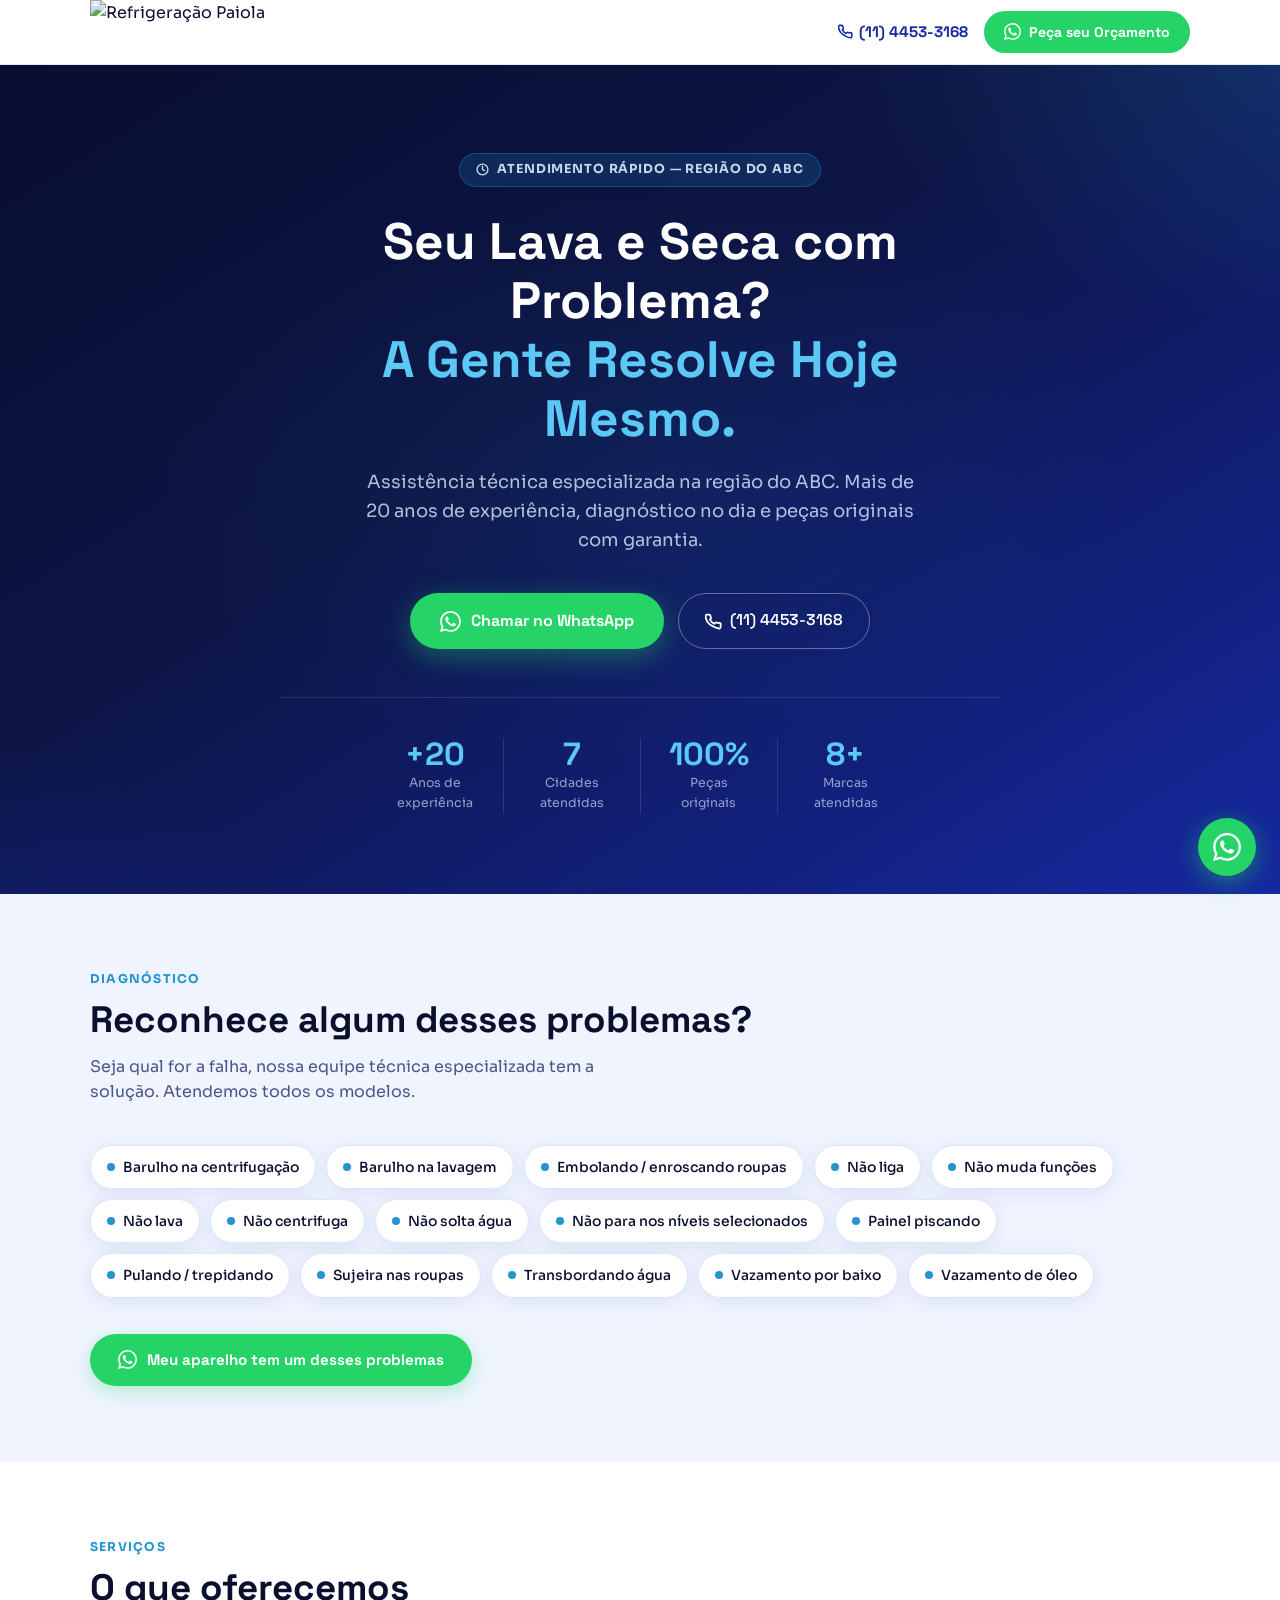
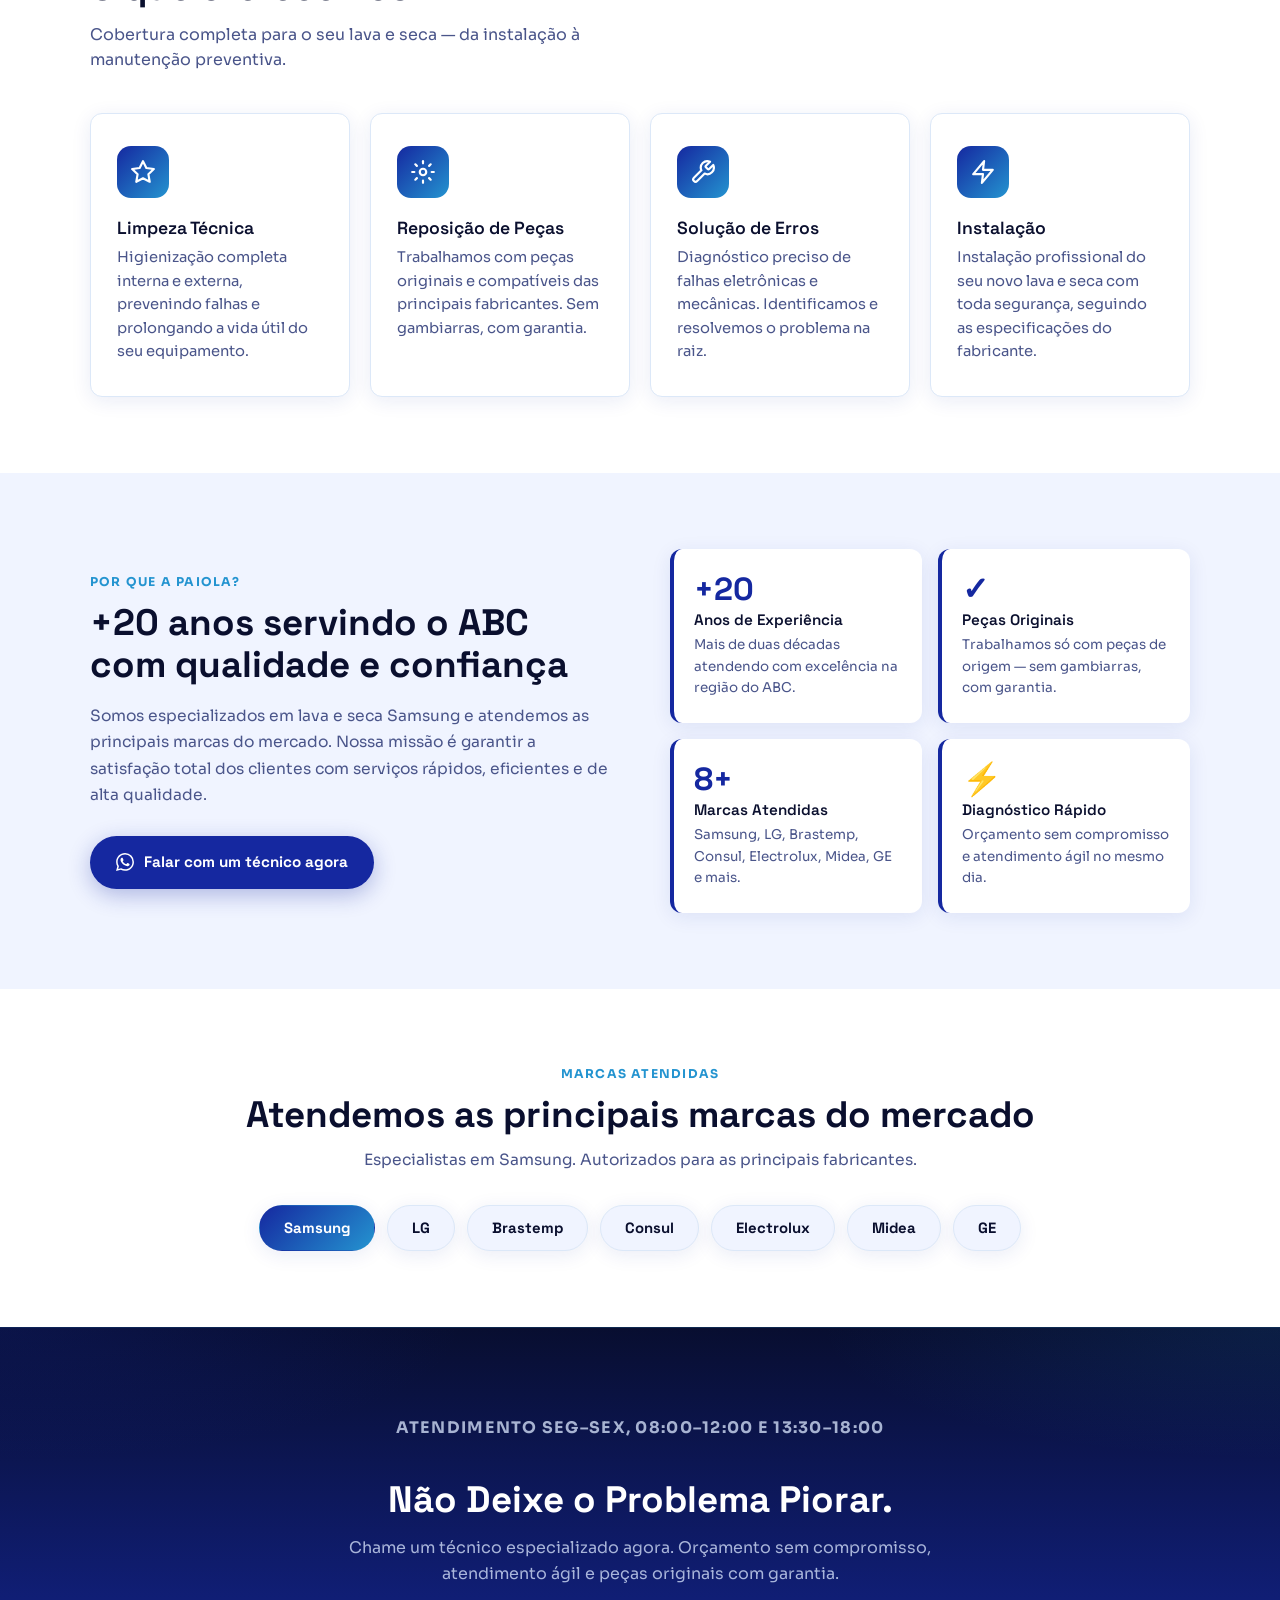
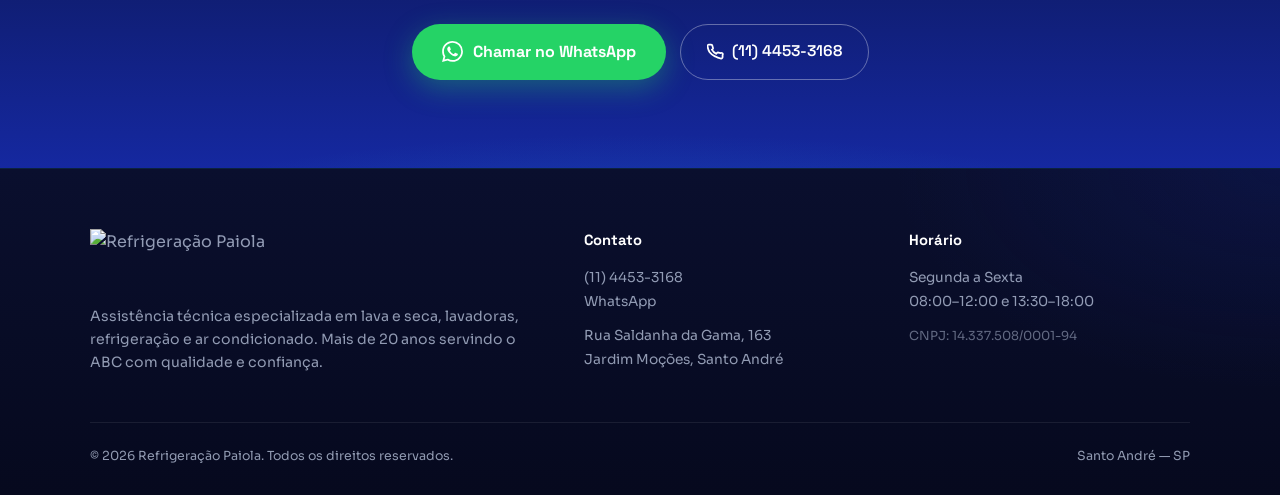
==== commit a930cad3: "fix: remove coverage section and increase logo sizes on LP Co-Authored-By: Claude Sonnet 4.6 <norepl" ====
--- a/PáginaLava&Seca/index.html
+++ b/PáginaLava&Seca/index.html
@@ -5,7 +5,7 @@
   <meta name="viewport" content="width=device-width, initial-scale=1.0" />
   <title>Conserto de Lava e Seca no ABC | Refrigeração Paiola | (11) 4453-3168</title>
   <meta name="description" content="Assistência técnica especializada em lava e seca em Santo André e região do ABC. Barulho, vazamento, não liga? Resolvemos hoje. +20 anos de experiência. Peças originais." />
-  <link rel="icon" type="image/png" href="../screenshots/favicon2.png" />
+  <link rel="icon" type="image/png" href="../PáginaLava&Seca/favicon2.png" />
   <link rel="preconnect" href="https://fonts.googleapis.com" />
   <link rel="preconnect" href="https://fonts.gstatic.com" crossorigin />
   <link href="https://fonts.googleapis.com/css2?family=Space+Grotesk:wght@400;500;600;700;800&family=Sora:wght@400;500;600&display=swap" rel="stylesheet" />
@@ -50,7 +50,7 @@
   <header class="header">
     <div class="header-inner">
       <a href="#" aria-label="Refrigeração Paiola">
-        <img class="brand-logo" src="../screenshots/logotipo fundo transparente PNG.png" alt="Refrigeração Paiola" />
+        <img class="brand-logo" src="../PáginaLava&Seca/logotipo fundo transparente PNG.png" alt="Refrigeração Paiola" />
       </a>
       <div class="header-contact">
         <a href="tel:551144533168" class="header-phone">
@@ -234,45 +234,6 @@
     </div>
   </section>
 
-  <!-- ══════════ COBERTURA ══════════ -->
-  <section class="section coverage">
-    <div class="section-inner">
-      <p class="section-label">Atendimento</p>
-      <h2 class="section-title">Atendemos toda a região do ABC</h2>
-      <p class="section-sub">Técnicos especializados próximos de você. Consulte disponibilidade para sua cidade.</p>
-      <div class="cities-grid">
-        <div class="city-item fade-in">
-          <svg class="city-pin" width="16" height="16" viewBox="0 0 24 24" fill="currentColor"><path d="M12 2C8.13 2 5 5.13 5 9c0 5.25 7 13 7 13s7-7.75 7-13c0-3.87-3.13-7-7-7zm0 9.5c-1.38 0-2.5-1.12-2.5-2.5s1.12-2.5 2.5-2.5 2.5 1.12 2.5 2.5-1.12 2.5-2.5 2.5z"/></svg>
-          Santo André
-        </div>
-        <div class="city-item fade-in">
-          <svg class="city-pin" width="16" height="16" viewBox="0 0 24 24" fill="currentColor"><path d="M12 2C8.13 2 5 5.13 5 9c0 5.25 7 13 7 13s7-7.75 7-13c0-3.87-3.13-7-7-7zm0 9.5c-1.38 0-2.5-1.12-2.5-2.5s1.12-2.5 2.5-2.5 2.5 1.12 2.5 2.5-1.12 2.5-2.5 2.5z"/></svg>
-          São Bernardo do Campo
-        </div>
-        <div class="city-item fade-in">
-          <svg class="city-pin" width="16" height="16" viewBox="0 0 24 24" fill="currentColor"><path d="M12 2C8.13 2 5 5.13 5 9c0 5.25 7 13 7 13s7-7.75 7-13c0-3.87-3.13-7-7-7zm0 9.5c-1.38 0-2.5-1.12-2.5-2.5s1.12-2.5 2.5-2.5 2.5 1.12 2.5 2.5-1.12 2.5-2.5 2.5z"/></svg>
-          São Caetano do Sul
-        </div>
-        <div class="city-item fade-in">
-          <svg class="city-pin" width="16" height="16" viewBox="0 0 24 24" fill="currentColor"><path d="M12 2C8.13 2 5 5.13 5 9c0 5.25 7 13 7 13s7-7.75 7-13c0-3.87-3.13-7-7-7zm0 9.5c-1.38 0-2.5-1.12-2.5-2.5s1.12-2.5 2.5-2.5 2.5 1.12 2.5 2.5-1.12 2.5-2.5 2.5z"/></svg>
-          Diadema
-        </div>
-        <div class="city-item fade-in">
-          <svg class="city-pin" width="16" height="16" viewBox="0 0 24 24" fill="currentColor"><path d="M12 2C8.13 2 5 5.13 5 9c0 5.25 7 13 7 13s7-7.75 7-13c0-3.87-3.13-7-7-7zm0 9.5c-1.38 0-2.5-1.12-2.5-2.5s1.12-2.5 2.5-2.5 2.5 1.12 2.5 2.5-1.12 2.5-2.5 2.5z"/></svg>
-          Mauá
-        </div>
-        <div class="city-item fade-in">
-          <svg class="city-pin" width="16" height="16" viewBox="0 0 24 24" fill="currentColor"><path d="M12 2C8.13 2 5 5.13 5 9c0 5.25 7 13 7 13s7-7.75 7-13c0-3.87-3.13-7-7-7zm0 9.5c-1.38 0-2.5-1.12-2.5-2.5s1.12-2.5 2.5-2.5 2.5 1.12 2.5 2.5-1.12 2.5-2.5 2.5z"/></svg>
-          Ribeirão Pires
-        </div>
-        <div class="city-item fade-in">
-          <svg class="city-pin" width="16" height="16" viewBox="0 0 24 24" fill="currentColor"><path d="M12 2C8.13 2 5 5.13 5 9c0 5.25 7 13 7 13s7-7.75 7-13c0-3.87-3.13-7-7-7zm0 9.5c-1.38 0-2.5-1.12-2.5-2.5s1.12-2.5 2.5-2.5 2.5 1.12 2.5 2.5-1.12 2.5-2.5 2.5z"/></svg>
-          Rio Grande da Serra
-        </div>
-      </div>
-    </div>
-  </section>
-
   <!-- ══════════ CTA FINAL ══════════ -->
   <section class="cta-final">
     <div class="cta-inner">
@@ -297,7 +258,7 @@
     <div class="footer-inner">
       <div class="footer-grid">
         <div class="footer-brand">
-          <img class="brand-logo" src="../screenshots/logotipo fundo transparente PNG.png" alt="Refrigeração Paiola" />
+          <img class="brand-logo" src="../PáginaLava&Seca/logotipo fundo transparente PNG.png" alt="Refrigeração Paiola" />
           <p>Assistência técnica especializada em lava e seca, lavadoras, refrigeração e ar condicionado. Mais de 20 anos servindo o ABC com qualidade e confiança.</p>
         </div>
         <div class="footer-col">
--- a/PáginaLava&Seca/styles.css
+++ b/PáginaLava&Seca/styles.css
@@ -53,7 +53,7 @@
   display: flex; align-items: center; justify-content: space-between;
   height: 64px;
 }
-.brand-logo { height: 44px; width: auto; object-fit: contain; }
+.brand-logo { height: 64px; width: auto; object-fit: contain; }
 .header-contact { display: flex; align-items: center; gap: 16px; }
 .header-phone {
   font-family: 'Space Grotesk', sans-serif; font-weight: 700; font-size: .95rem;
@@ -346,7 +346,7 @@
   display: grid; grid-template-columns: 1.6fr 1fr 1fr;
   gap: 44px; margin-bottom: 48px;
 }
-.footer-brand .brand-logo { height: 42px; margin-bottom: 16px; }
+.footer-brand .brand-logo { height: 60px; margin-bottom: 16px; }
 .footer-brand p { font-size: .88rem; line-height: 1.65; }
 .footer-col h4 {
   font-family: 'Space Grotesk', sans-serif; font-weight: 700;
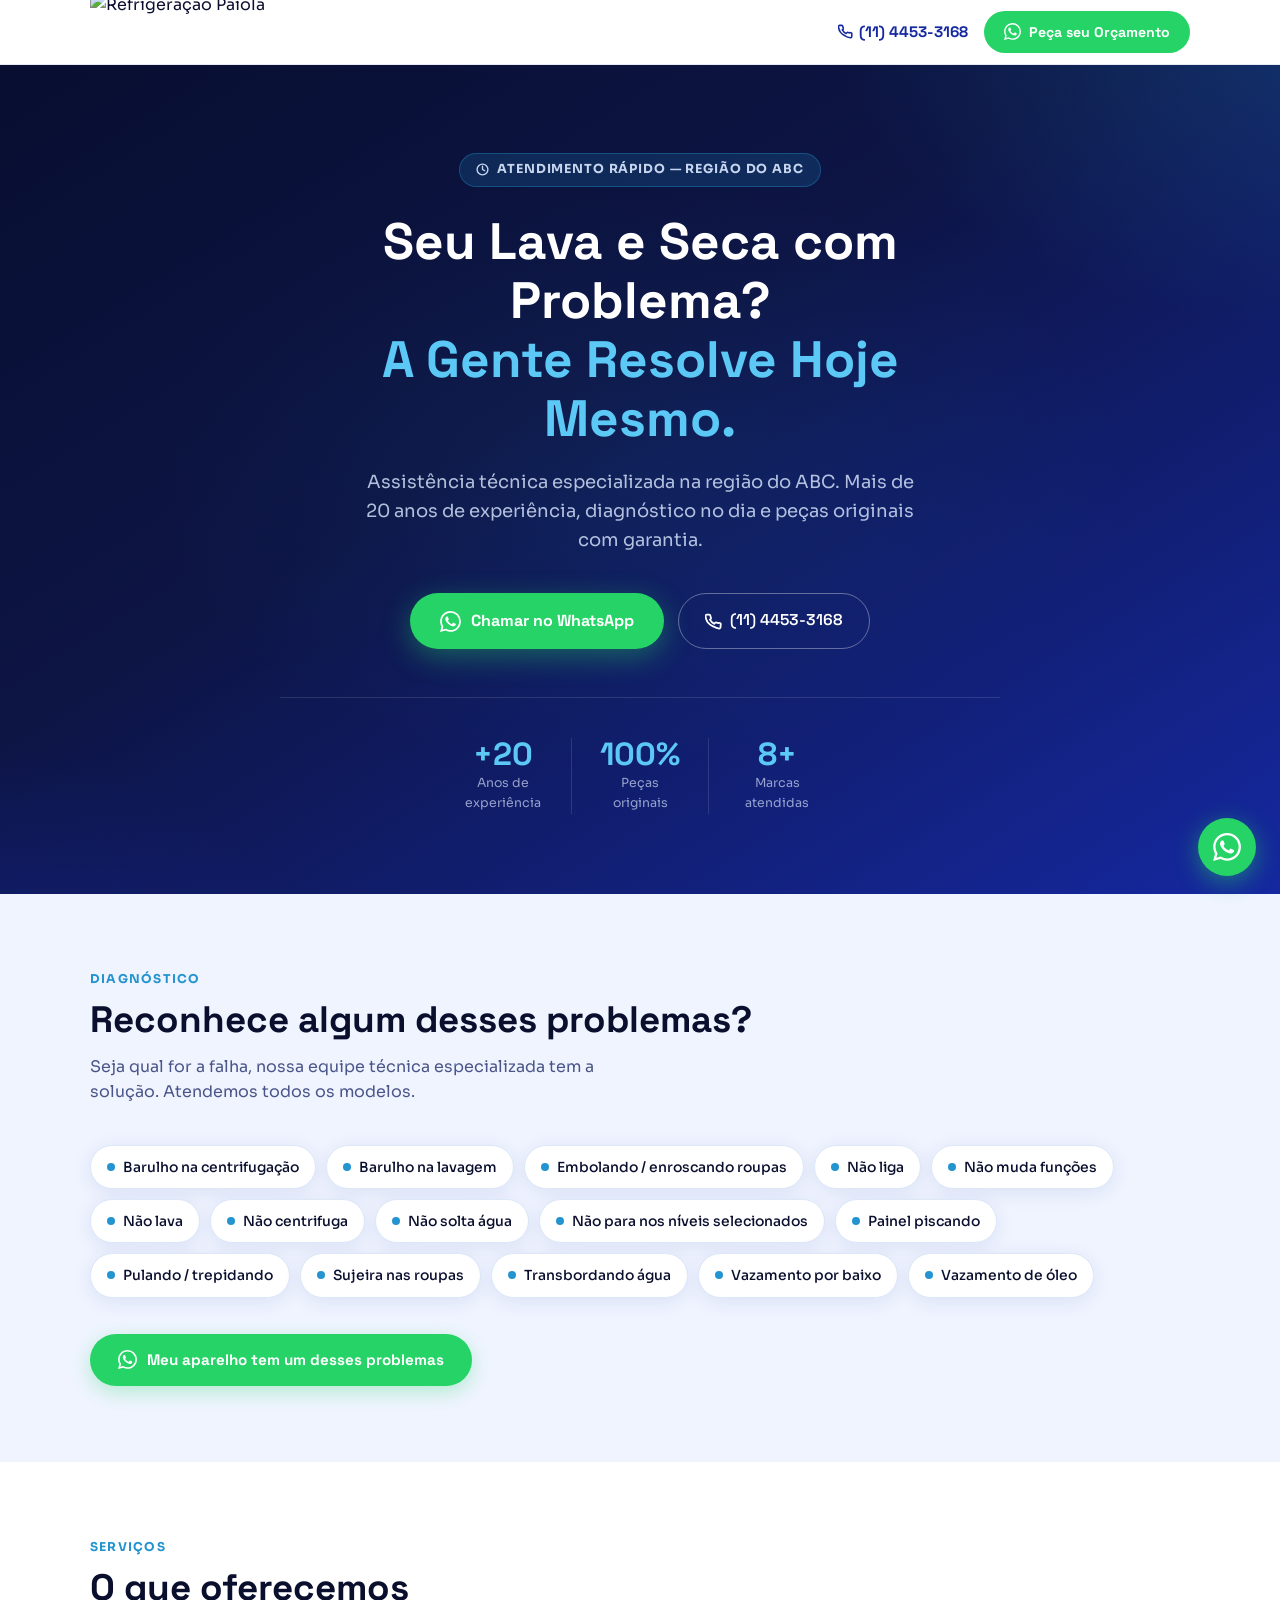
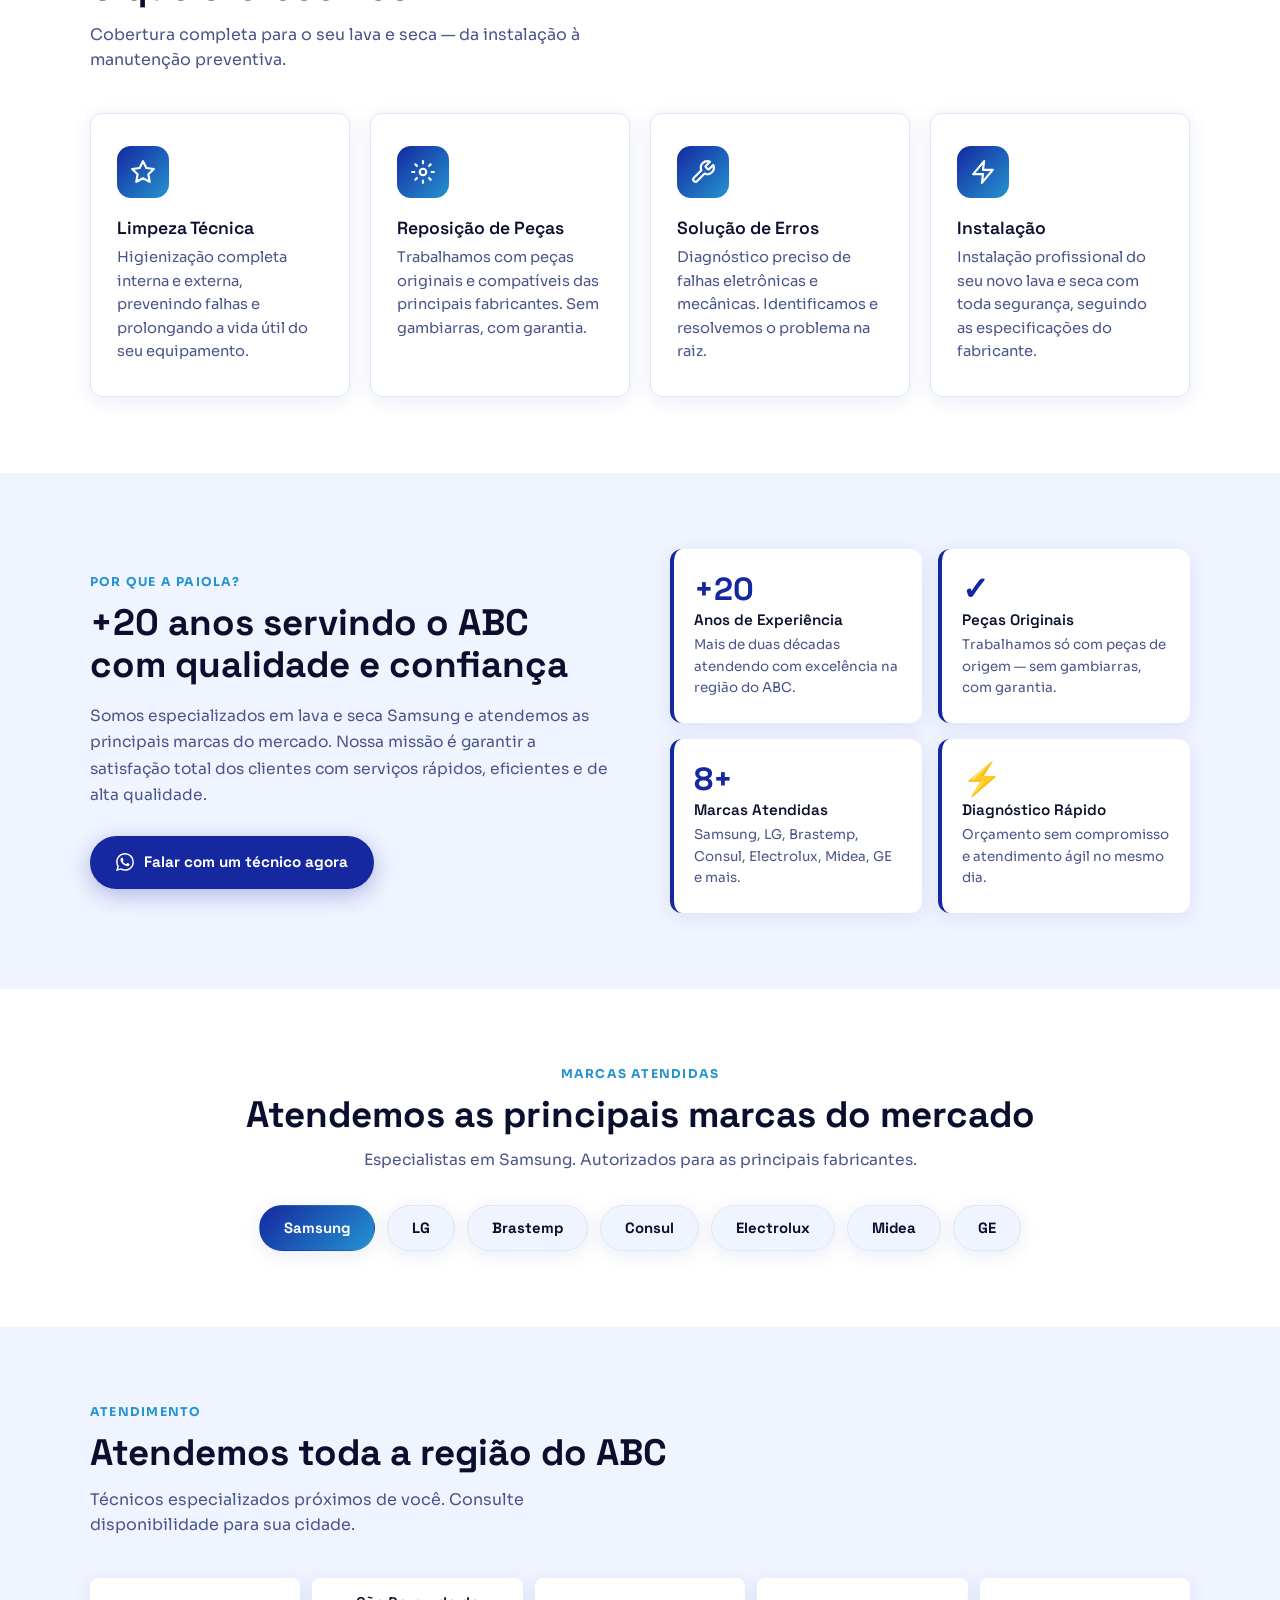
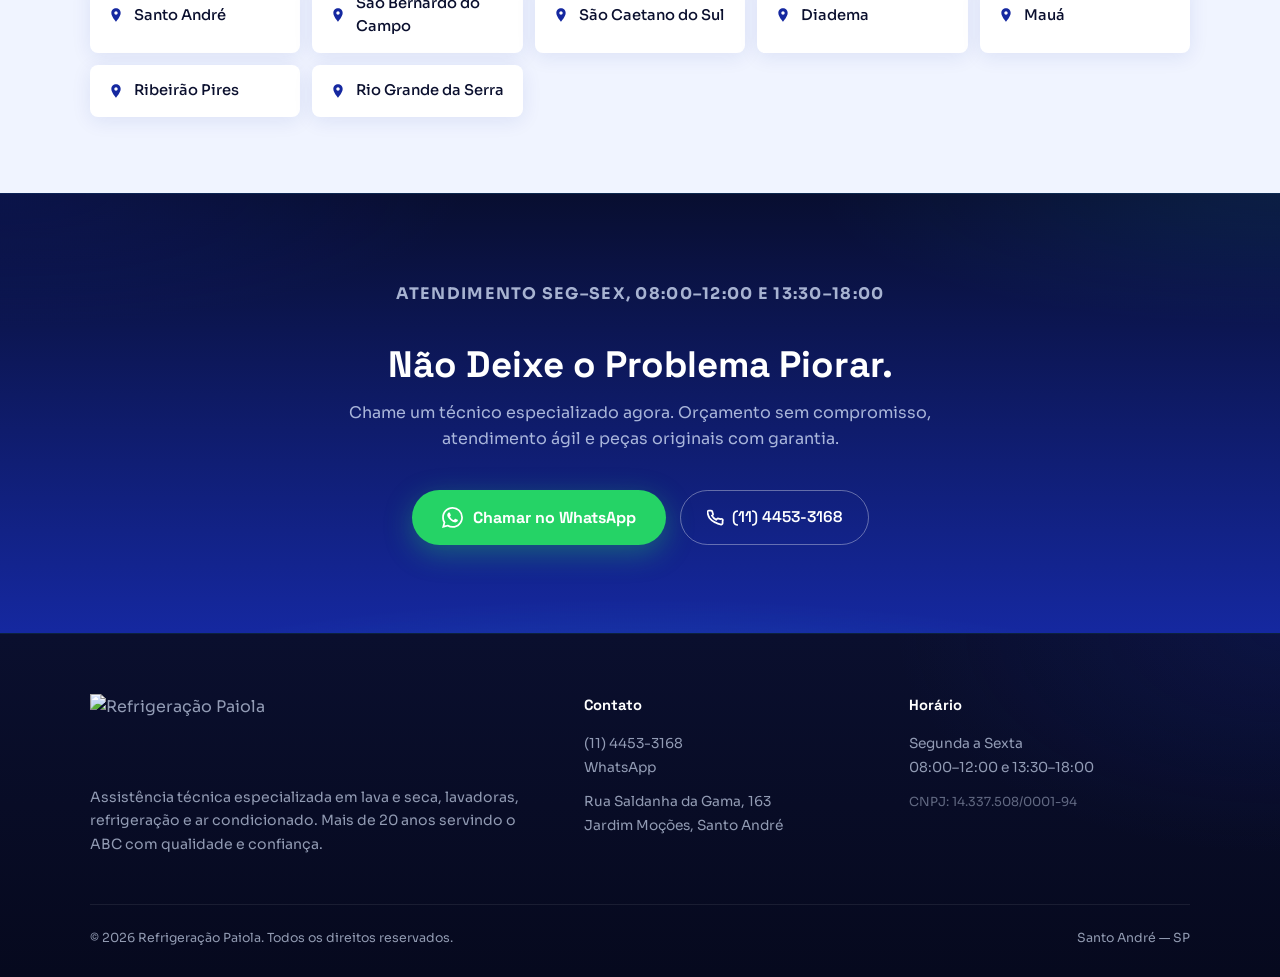
==== commit 8f63b33a: "fix: restore coverage section, remove hero trust stat, increase logo Co-Authored-By: Claude Sonnet 4" ====
--- a/PáginaLava&Seca/index.html
+++ b/PáginaLava&Seca/index.html
@@ -91,10 +91,6 @@
         <div class="trust-item">
           <span class="trust-number">+20</span>
           <span class="trust-label">Anos de experiência</span>
-        </div>
-        <div class="trust-item">
-          <span class="trust-number">7</span>
-          <span class="trust-label">Cidades atendidas</span>
         </div>
         <div class="trust-item">
           <span class="trust-number">100%</span>
@@ -234,6 +230,45 @@
     </div>
   </section>
 
+  <!-- ══════════ COBERTURA ══════════ -->
+  <section class="section coverage">
+    <div class="section-inner">
+      <p class="section-label">Atendimento</p>
+      <h2 class="section-title">Atendemos toda a região do ABC</h2>
+      <p class="section-sub">Técnicos especializados próximos de você. Consulte disponibilidade para sua cidade.</p>
+      <div class="cities-grid">
+        <div class="city-item fade-in">
+          <svg class="city-pin" width="16" height="16" viewBox="0 0 24 24" fill="currentColor"><path d="M12 2C8.13 2 5 5.13 5 9c0 5.25 7 13 7 13s7-7.75 7-13c0-3.87-3.13-7-7-7zm0 9.5c-1.38 0-2.5-1.12-2.5-2.5s1.12-2.5 2.5-2.5 2.5 1.12 2.5 2.5-1.12 2.5-2.5 2.5z"/></svg>
+          Santo André
+        </div>
+        <div class="city-item fade-in">
+          <svg class="city-pin" width="16" height="16" viewBox="0 0 24 24" fill="currentColor"><path d="M12 2C8.13 2 5 5.13 5 9c0 5.25 7 13 7 13s7-7.75 7-13c0-3.87-3.13-7-7-7zm0 9.5c-1.38 0-2.5-1.12-2.5-2.5s1.12-2.5 2.5-2.5 2.5 1.12 2.5 2.5-1.12 2.5-2.5 2.5z"/></svg>
+          São Bernardo do Campo
+        </div>
+        <div class="city-item fade-in">
+          <svg class="city-pin" width="16" height="16" viewBox="0 0 24 24" fill="currentColor"><path d="M12 2C8.13 2 5 5.13 5 9c0 5.25 7 13 7 13s7-7.75 7-13c0-3.87-3.13-7-7-7zm0 9.5c-1.38 0-2.5-1.12-2.5-2.5s1.12-2.5 2.5-2.5 2.5 1.12 2.5 2.5-1.12 2.5-2.5 2.5z"/></svg>
+          São Caetano do Sul
+        </div>
+        <div class="city-item fade-in">
+          <svg class="city-pin" width="16" height="16" viewBox="0 0 24 24" fill="currentColor"><path d="M12 2C8.13 2 5 5.13 5 9c0 5.25 7 13 7 13s7-7.75 7-13c0-3.87-3.13-7-7-7zm0 9.5c-1.38 0-2.5-1.12-2.5-2.5s1.12-2.5 2.5-2.5 2.5 1.12 2.5 2.5-1.12 2.5-2.5 2.5z"/></svg>
+          Diadema
+        </div>
+        <div class="city-item fade-in">
+          <svg class="city-pin" width="16" height="16" viewBox="0 0 24 24" fill="currentColor"><path d="M12 2C8.13 2 5 5.13 5 9c0 5.25 7 13 7 13s7-7.75 7-13c0-3.87-3.13-7-7-7zm0 9.5c-1.38 0-2.5-1.12-2.5-2.5s1.12-2.5 2.5-2.5 2.5 1.12 2.5 2.5-1.12 2.5-2.5 2.5z"/></svg>
+          Mauá
+        </div>
+        <div class="city-item fade-in">
+          <svg class="city-pin" width="16" height="16" viewBox="0 0 24 24" fill="currentColor"><path d="M12 2C8.13 2 5 5.13 5 9c0 5.25 7 13 7 13s7-7.75 7-13c0-3.87-3.13-7-7-7zm0 9.5c-1.38 0-2.5-1.12-2.5-2.5s1.12-2.5 2.5-2.5 2.5 1.12 2.5 2.5-1.12 2.5-2.5 2.5z"/></svg>
+          Ribeirão Pires
+        </div>
+        <div class="city-item fade-in">
+          <svg class="city-pin" width="16" height="16" viewBox="0 0 24 24" fill="currentColor"><path d="M12 2C8.13 2 5 5.13 5 9c0 5.25 7 13 7 13s7-7.75 7-13c0-3.87-3.13-7-7-7zm0 9.5c-1.38 0-2.5-1.12-2.5-2.5s1.12-2.5 2.5-2.5 2.5 1.12 2.5 2.5-1.12 2.5-2.5 2.5z"/></svg>
+          Rio Grande da Serra
+        </div>
+      </div>
+    </div>
+  </section>
+
   <!-- ══════════ CTA FINAL ══════════ -->
   <section class="cta-final">
     <div class="cta-inner">
--- a/PáginaLava&Seca/styles.css
+++ b/PáginaLava&Seca/styles.css
@@ -53,7 +53,7 @@
   display: flex; align-items: center; justify-content: space-between;
   height: 64px;
 }
-.brand-logo { height: 64px; width: auto; object-fit: contain; }
+.brand-logo { height: 80px; width: auto; object-fit: contain; }
 .header-contact { display: flex; align-items: center; gap: 16px; }
 .header-phone {
   font-family: 'Space Grotesk', sans-serif; font-weight: 700; font-size: .95rem;
@@ -346,7 +346,7 @@
   display: grid; grid-template-columns: 1.6fr 1fr 1fr;
   gap: 44px; margin-bottom: 48px;
 }
-.footer-brand .brand-logo { height: 60px; margin-bottom: 16px; }
+.footer-brand .brand-logo { height: 76px; margin-bottom: 16px; }
 .footer-brand p { font-size: .88rem; line-height: 1.65; }
 .footer-col h4 {
   font-family: 'Space Grotesk', sans-serif; font-weight: 700;
